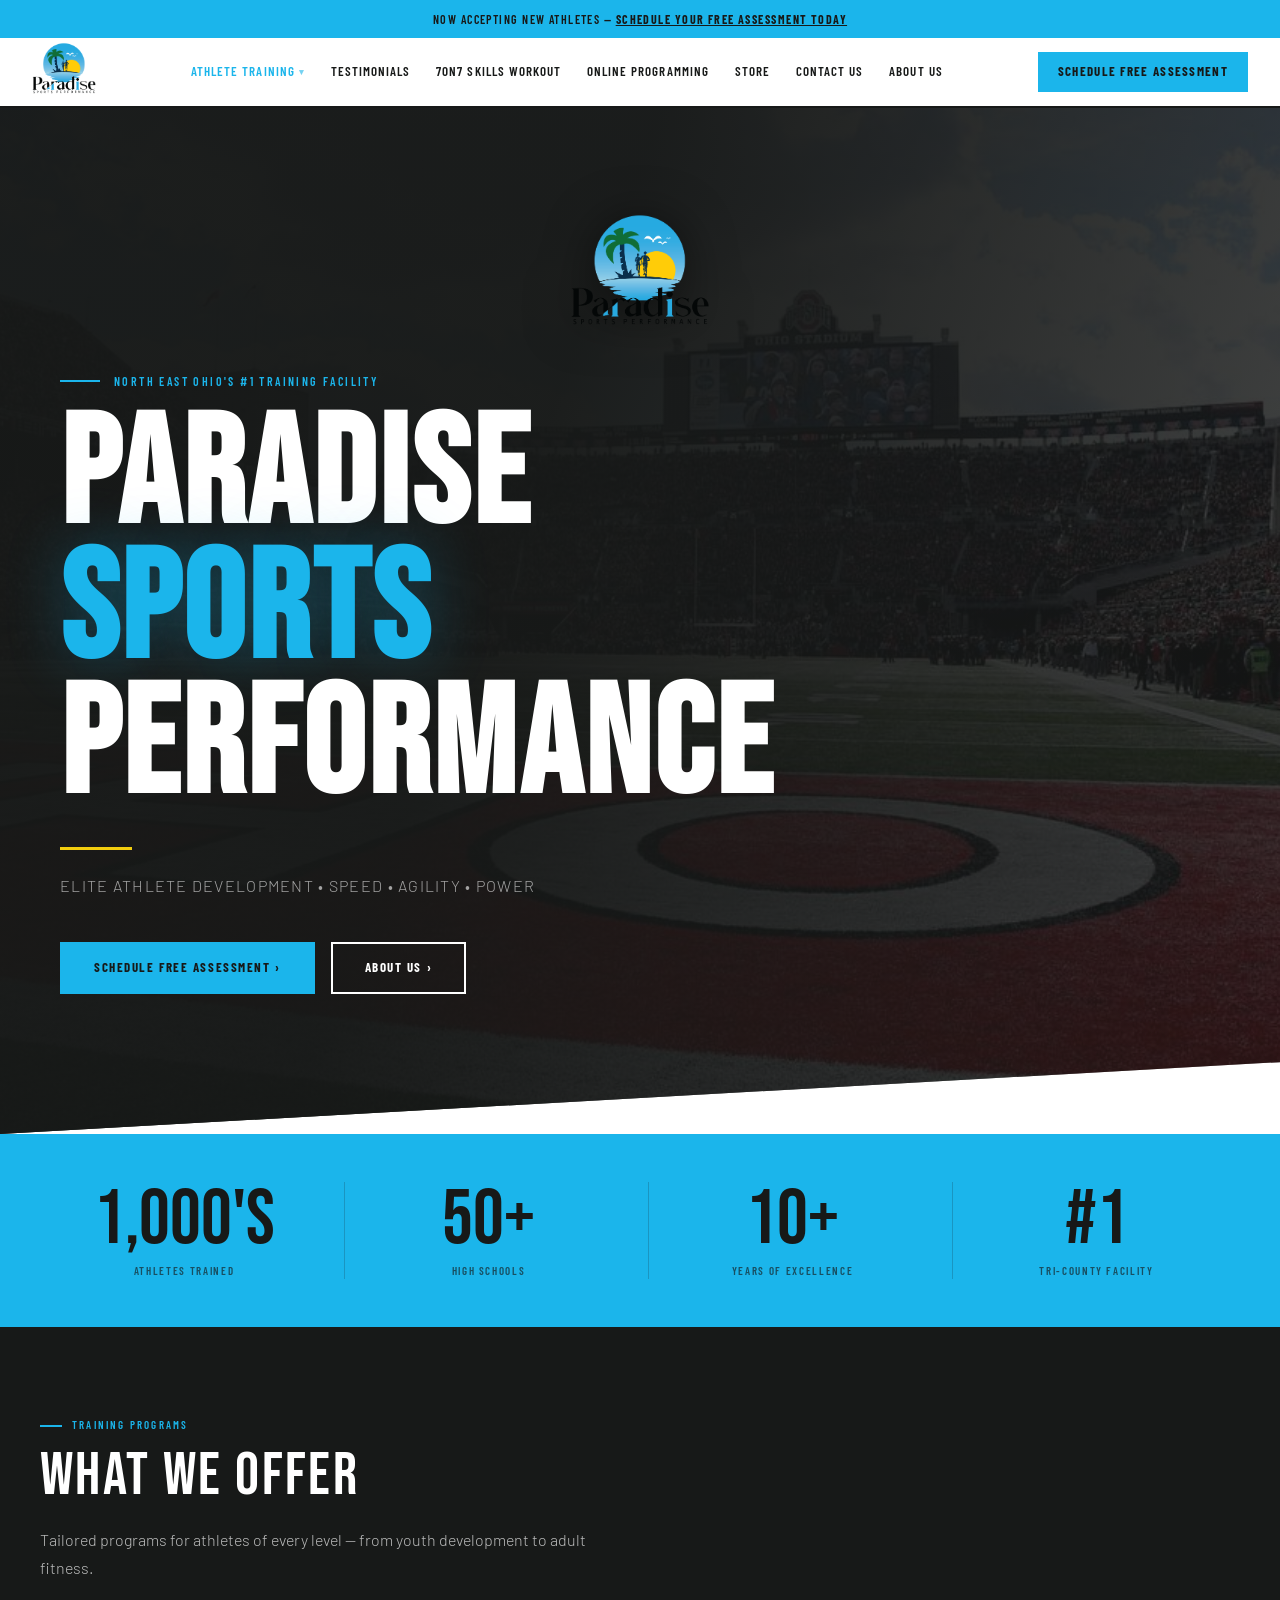
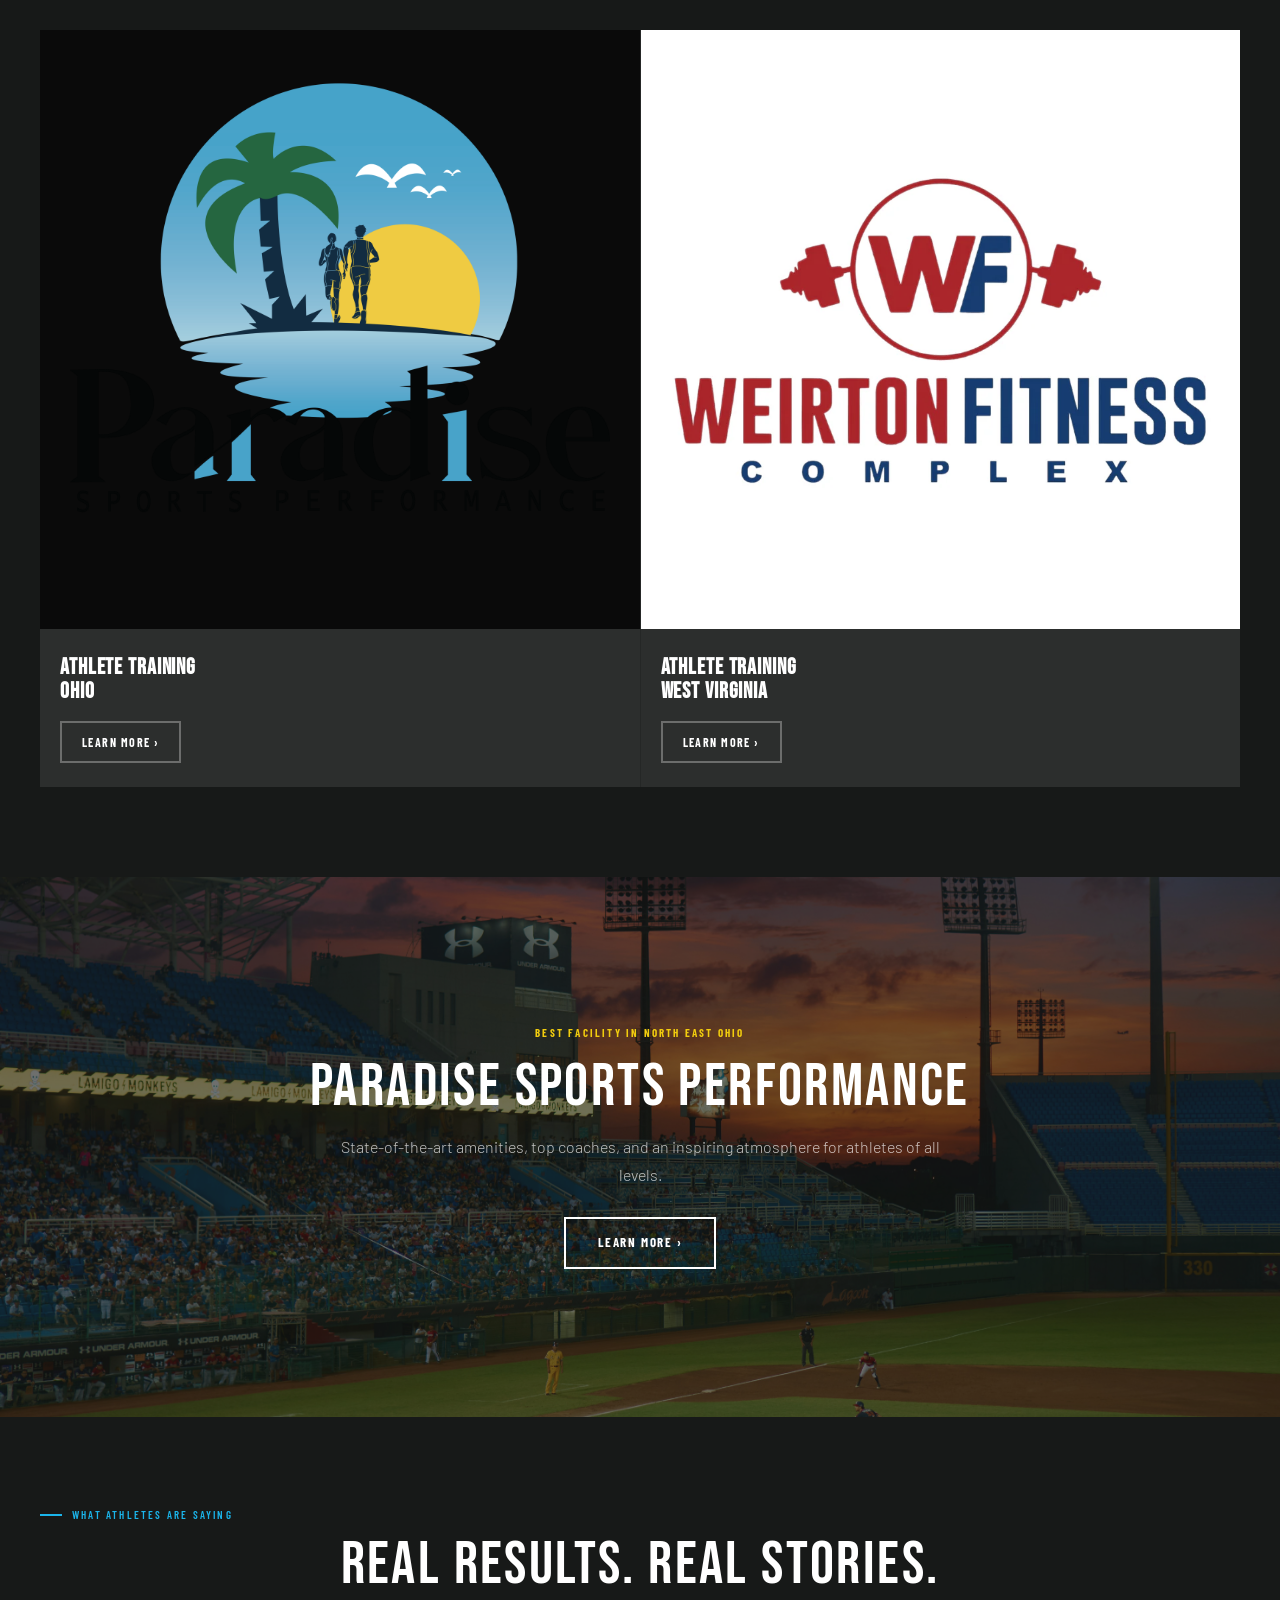
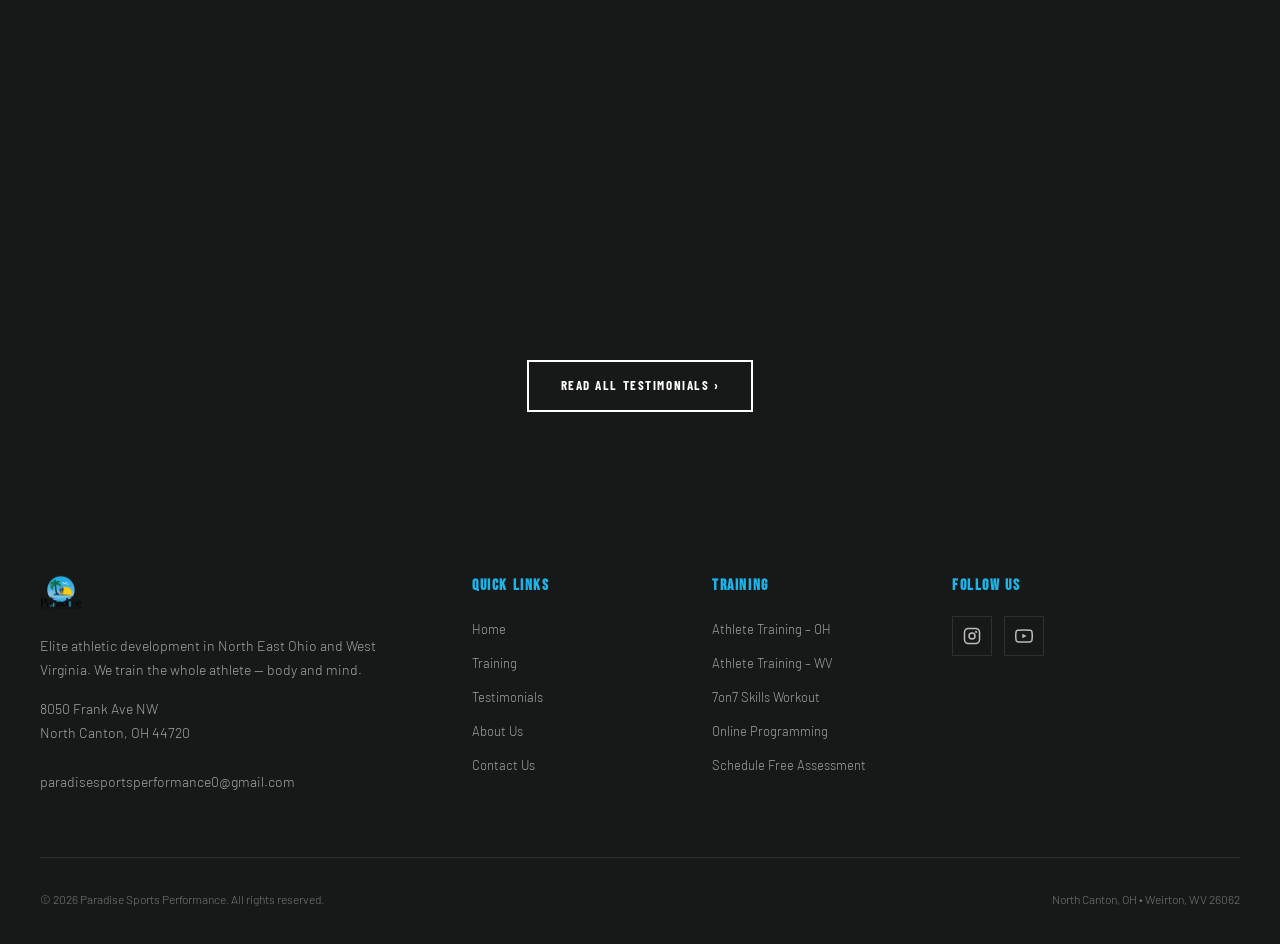
==== index.html @ 5d018665 "Add large hero logo above fold on homepage Co-Authored-By: Claude Sonnet 4.6 <noreply@anthropic.com>" ====
<!DOCTYPE html>
<html lang="en">
<head>
  <meta charset="UTF-8" />
  <meta name="viewport" content="width=device-width, initial-scale=1.0" />
  <title>Paradise Sports Performance | North East Ohio's #1 Training Facility</title>
  <link rel="icon" type="image/png" href="paradise logo 600 5 inch.png" />
  <link rel="preconnect" href="https://fonts.googleapis.com" />
  <link rel="preconnect" href="https://fonts.gstatic.com" crossorigin />
  <link href="https://fonts.googleapis.com/css2?family=Bebas+Neue&family=Barlow:ital,wght@0,300;0,400;0,600;1,400&family=Barlow+Condensed:wght@500;600;700&display=swap" rel="stylesheet" />
  <link rel="stylesheet" href="styles.css" />
  <script async defer src="https://app.visitortracking.com/assets/js/tracer.js"></script>
  <script>function init_tracer(){var t=new Tracer({websiteId:'3e495bb0-f7e0-4593-b745-4ecee57a43af',async:true,debug:false});}</script>
</head>
<body>

  <div class="announcement-bar">
    Now accepting new athletes — <a href="contact.html">Schedule Your Free Assessment Today</a>
  </div>

  <header>
    <div class="header-inner">
      <a class="logo" href="index.html"><img src="paradise logo 600 5 inch.png" alt="Paradise Sports Performance" /></a>
      <nav>
        <div class="nav-item active">
          <a href="training.html">Athlete Training</a>
          <div class="dropdown">
            <a href="training.html#ohio">Ohio</a>
            <a href="training.html#wv">West Virginia</a>
          </div>
        </div>
        <a href="testimonials.html">Testimonials</a>
        <a href="7v7.html">7on7 Skills Workout</a>
        <a href="online-programming.html">Online Programming</a>
        <a href="store.html">Store</a>
        <a href="contact.html">Contact Us</a>
        <a href="about.html">About Us</a>
      </nav>
      <div class="header-actions">
        <a href="contact.html">Schedule Free Assessment</a>
      </div>
      <button class="hamburger" id="hamburgerBtn" aria-label="Open menu">
        <span></span><span></span><span></span>
      </button>
    </div>
  </header>

  <div class="mobile-nav" id="mobileNav">
    <button class="mobile-nav-close" id="mobileNavClose">&times;</button>
    <a href="training.html" class="mobile-link">Athlete Training</a>
    <div class="mobile-nav-sub">
      <a href="training.html#ohio" class="mobile-link">→ Ohio</a>
      <a href="training.html#wv" class="mobile-link">→ West Virginia</a>
    </div>
    <a href="testimonials.html" class="mobile-link">Testimonials</a>
    <a href="7v7.html" class="mobile-link">7on7 Skills Workout</a>
    <a href="online-programming.html" class="mobile-link">Online Programming</a>
    <a href="store.html" class="mobile-link">Store</a>
    <a href="contact.html" class="mobile-link">Contact Us</a>
    <a href="about.html" class="mobile-link">About Us</a>
  </div>

  <!-- HERO -->
  <section class="hero" id="home">
    <img class="hero-bg" src="ohio state football stadium.jpg" alt="Paradise Sports Performance" />
    <div class="hero-content">
      <img src="paradise logo 600 5 inch.png" alt="Paradise Sports Performance" class="hero-logo" />
      <p class="hero-eyebrow">North East Ohio's #1 Training Facility</p>
      <h1 class="hero-title">
        Paradise<span class="accent">Sports</span>Performance
      </h1>
      <div class="hero-rule"></div>
      <p class="hero-subtitle">Elite Athlete Development &bull; Speed &bull; Agility &bull; Power</p>
      <div class="hero-buttons">
        <a class="btn btn-blue" href="contact.html">Schedule Free Assessment &rsaquo;</a>
        <a class="btn" href="about.html">About Us &rsaquo;</a>
      </div>
    </div>
  </section>

  <!-- STATS -->
  <div class="stats-strip">
    <div class="stats-inner">
      <div class="stat-item">
        <span class="stat-number">1,000's</span>
        <span class="stat-label">Athletes Trained</span>
      </div>
      <div class="stat-item">
        <span class="stat-number">50+</span>
        <span class="stat-label">High Schools</span>
      </div>
      <div class="stat-item">
        <span class="stat-number">10+</span>
        <span class="stat-label">Years of Excellence</span>
      </div>
      <div class="stat-item">
        <span class="stat-number">#1</span>
        <span class="stat-label">Tri-County Facility</span>
      </div>
    </div>
  </div>

  <!-- SERVICES OVERVIEW -->
  <section class="section section-dark">
    <div class="section-inner">
      <p class="section-label">Training Programs</p>
      <h2 class="section-heading">What We Offer</h2>
      <p class="section-sub">Tailored programs for athletes of every level — from youth development to adult fitness.</p>
      <div class="services-grid">
        <a class="service-card fade-up" href="training.html#ohio">
          <div class="service-card-img-wrap">
            <img class="service-card-img" src="paradise logo 600 5 inch.png" alt="Athlete Training Ohio" style="object-fit:contain;background:#0a0a0a;padding:24px;" />
          </div>
          <div class="service-card-body">
            <h3 class="service-card-title">Athlete Training<br>Ohio</h3>
            <span class="btn">Learn More &rsaquo;</span>
          </div>
        </a>
        <a class="service-card fade-up" href="training.html#wv" style="transition-delay:0.1s">
          <div class="service-card-img-wrap">
            <img class="service-card-img" src="WFC_logo_960x960_crop_center.webp" alt="Athlete Training West Virginia" />
          </div>
          <div class="service-card-body">
            <h3 class="service-card-title">Athlete Training<br>West Virginia</h3>
            <span class="btn">Learn More &rsaquo;</span>
          </div>
        </a>
      </div>
    </div>
  </section>

  <!-- FACILITY -->
  <div class="facility-hero">
    <img class="facility-bg" src="baseball field.jpeg" alt="Paradise Sports Performance Facility" />
    <div class="facility-overlay">
      <p class="facility-tagline">Best Facility in North East Ohio</p>
      <h2 class="section-heading">Paradise Sports Performance</h2>
      <p class="facility-desc">State-of-the-art amenities, top coaches, and an inspiring atmosphere for athletes of all levels.</p>
      <a class="btn" href="about.html" style="margin-top:28px;">Learn More &rsaquo;</a>
    </div>
  </div>

  <!-- TESTIMONIAL TEASER -->
  <section class="section section-dark">
    <div class="section-inner">
      <p class="section-label text-center">What Athletes Are Saying</p>
      <h2 class="section-heading text-center" style="margin-bottom:48px;">Real Results. Real Stories.</h2>
      <div class="reviews-grid">
        <div class="review-card fade-up">
          <div class="stars">&#9733;&#9733;&#9733;&#9733;&#9733;</div>
          <p class="review-text">"When identifying a single phrase to describe my experience with Coach Sadler, I would have to say 'life changing.' He doesn't just train your body — he trains your mindset."</p>
          <p class="review-author">Brandon McKinley &mdash; OG Athletics</p>
        </div>
        <div class="review-card fade-up" style="transition-delay:0.15s">
          <div class="stars">&#9733;&#9733;&#9733;&#9733;&#9733;</div>
          <p class="review-text">"Best facility in NEOH!!! He's the best trainer out here!! Not only will you get the physical aspect, but the mental conditioning as well!!"</p>
          <p class="review-author">Jasmynn Slim Mitchell &mdash; Athlete</p>
        </div>
        <div class="review-card fade-up" style="transition-delay:0.3s">
          <p class="review-text">"I can tell you're the right guy. I already know I'm gonna improve so much just from working with you, and it hasn't even been a month yet."</p>
          <p class="review-author">— Paradise Athlete</p>
        </div>
      </div>
      <div class="text-center" style="margin-top:48px;">
        <a class="btn" href="testimonials.html">Read All Testimonials &rsaquo;</a>
      </div>
    </div>
  </section>

  <footer>
    <div class="footer-inner">
      <div class="footer-grid">
        <div class="footer-brand">
          <div class="logo"><img src="paradise logo 600 5 inch.png" alt="Paradise Sports Performance" style="height:42px;" /></div>
          <p>Elite athletic development in North East Ohio and West Virginia. We train the whole athlete — body and mind.</p>
          <p class="footer-address">
            8050 Frank Ave NW<br>
            North Canton, OH 44720<br><br>
            <a href="mailto:paradisesportsperformance0@gmail.com">paradisesportsperformance0@gmail.com</a>
          </p>
        </div>
        <div class="footer-col">
          <h4>Quick Links</h4>
          <ul>
            <li><a href="index.html">Home</a></li>
            <li><a href="training.html">Training</a></li>
            <li><a href="testimonials.html">Testimonials</a></li>
            <li><a href="about.html">About Us</a></li>
            <li><a href="contact.html">Contact Us</a></li>
          </ul>
        </div>
        <div class="footer-col">
          <h4>Training</h4>
          <ul>
            <li><a href="training.html#ohio">Athlete Training – OH</a></li>
            <li><a href="training.html#wv">Athlete Training – WV</a></li>
            <li><a href="7v7.html">7on7 Skills Workout</a></li>
            <li><a href="online-programming.html">Online Programming</a></li>
            <li><a href="contact.html">Schedule Free Assessment</a></li>
          </ul>
        </div>
        <div class="footer-col">
          <h4>Follow Us</h4>
          <div class="social-links">
            <a href="https://www.instagram.com/paradisesportsperformance/" target="_blank" rel="noopener" title="Instagram">
              <svg width="18" height="18" viewBox="0 0 24 24" fill="none" stroke="currentColor" stroke-width="2" stroke-linecap="round" stroke-linejoin="round"><rect x="2" y="2" width="20" height="20" rx="5"/><circle cx="12" cy="12" r="4"/><circle cx="17.5" cy="6.5" r="0.5" fill="currentColor"/></svg>
            </a>
            <a href="https://www.youtube.com/@paradisesportsperformance" target="_blank" rel="noopener" title="YouTube">
              <svg width="18" height="18" viewBox="0 0 24 24" fill="none" stroke="currentColor" stroke-width="2" stroke-linecap="round" stroke-linejoin="round"><path d="M22.54 6.42A2.78 2.78 0 0 0 20.6 4.46C18.88 4 12 4 12 4s-6.88 0-8.6.46A2.78 2.78 0 0 0 1.46 6.42 29 29 0 0 0 1 12a29 29 0 0 0 .46 5.58A2.78 2.78 0 0 0 3.4 19.54C5.12 20 12 20 12 20s6.88 0 8.6-.46a2.78 2.78 0 0 0 1.94-1.96A29 29 0 0 0 23 12a29 29 0 0 0-.46-5.58z"/><polygon points="9.75 15.02 15.5 12 9.75 8.98 9.75 15.02" stroke="none" fill="currentColor"/></svg>
            </a>
          </div>
        </div>
      </div>
      <div class="footer-bottom">
        <p>&copy; 2026 Paradise Sports Performance. All rights reserved.</p>
        <p>North Canton, OH &bull; Weirton, WV 26062</p>
      </div>
    </div>
  </footer>

  <script>
    const hamburgerBtn = document.getElementById('hamburgerBtn');
    const mobileNav = document.getElementById('mobileNav');
    const mobileNavClose = document.getElementById('mobileNavClose');
    hamburgerBtn.addEventListener('click', () => mobileNav.classList.add('open'));
    mobileNavClose.addEventListener('click', () => mobileNav.classList.remove('open'));
    document.querySelectorAll('.mobile-link').forEach(link => {
      link.addEventListener('click', () => mobileNav.classList.remove('open'));
    });
    const observer = new IntersectionObserver(entries => {
      entries.forEach(e => { if (e.isIntersecting) e.target.classList.add('visible'); });
    }, { threshold: 0.1 });
    document.querySelectorAll('.fade-up').forEach(el => observer.observe(el));
  </script>
</body>
</html>
---- styles.css ----
*, *::before, *::after { box-sizing: border-box; margin: 0; padding: 0; }

:root {
  --black: rgb(23, 25, 24);
  --white: #ffffff;
  --deepskyblue: rgb(27, 181, 235);
  --gold: rgb(242, 205, 14);
  --skyblue: rgb(119, 202, 230);
  --silver: rgb(192, 188, 185);
  --darkgray: rgb(151, 157, 163);
  --peru: rgb(188, 135, 74);
  --brown: rgb(178, 62, 39);
}

html { scroll-behavior: smooth; }

body {
  font-family: 'Barlow', sans-serif;
  font-weight: 400;
  color: var(--black);
  background: var(--white);
  line-height: 1.5;
  font-size: 16px;
}

img { display: block; max-width: 100%; height: auto; }
a { color: inherit; text-decoration: none; }
button { cursor: pointer; font-family: inherit; }

/* ─── ANNOUNCEMENT BAR ─── */
.announcement-bar {
  background: var(--deepskyblue);
  color: var(--black);
  text-align: center;
  padding: 10px 20px;
  font-family: 'Barlow Condensed', sans-serif;
  font-size: 12px;
  font-weight: 600;
  letter-spacing: 0.12em;
  text-transform: uppercase;
}
.announcement-bar a { color: var(--black); font-weight: 700; text-decoration: underline; }

/* ─── HEADER ─── */
header {
  position: sticky;
  top: 0;
  z-index: 1000;
  background: var(--white);
  border-bottom: 2px solid var(--black);
}
.header-inner {
  max-width: 1400px;
  margin: 0 auto;
  padding: 0 32px;
  height: 68px;
  display: flex;
  align-items: center;
  justify-content: space-between;
  gap: 20px;
}
.logo {
  display: flex;
  align-items: center;
  flex-shrink: 0;
}
.logo img { height: 64px; width: auto; display: block; }

nav { display: flex; align-items: center; gap: 2px; flex-wrap: wrap; justify-content: center; }
nav a {
  font-family: 'Barlow Condensed', sans-serif;
  font-size: 13px;
  font-weight: 600;
  text-transform: uppercase;
  letter-spacing: 0.08em;
  padding: 8px 12px;
  white-space: nowrap;
  transition: color 0.2s;
}
nav a:hover { color: var(--deepskyblue); }

/* underline only for direct nav <a> children (not dropdown trigger) */
nav > a { position: relative; }
nav > a::after {
  content: '';
  position: absolute;
  bottom: 2px;
  left: 12px;
  right: 12px;
  height: 2px;
  background: var(--deepskyblue);
  transform: scaleX(0);
  transition: transform 0.2s;
}
nav > a:hover::after,
nav > a[aria-current="page"]::after { transform: scaleX(1); }
nav > a[aria-current="page"] { color: var(--deepskyblue); }

/* ─── NAV DROPDOWN ─── */
.nav-item { position: relative; }
.nav-item > a { display: flex; align-items: center; gap: 4px; }
.nav-item > a::after {
  content: '▾';
  font-size: 9px;
  opacity: 0.6;
}
.nav-item.active > a { color: var(--deepskyblue); }
.dropdown {
  display: none;
  position: absolute;
  top: calc(100% + 2px);
  left: 0;
  background: var(--black);
  border-top: 3px solid var(--deepskyblue);
  box-shadow: 0 8px 24px rgba(0,0,0,0.2);
  min-width: 200px;
  z-index: 500;
  flex-direction: column;
}
.nav-item:hover .dropdown { display: flex; }
.dropdown a {
  padding: 12px 18px;
  font-family: 'Barlow Condensed', sans-serif;
  font-size: 13px;
  font-weight: 600;
  text-transform: uppercase;
  letter-spacing: 0.08em;
  border-bottom: 1px solid rgba(255,255,255,0.08);
  white-space: nowrap;
  color: var(--white);
  transition: background 0.2s, color 0.2s;
}
.dropdown a:last-child { border-bottom: none; }
.dropdown a:hover { background: rgba(27,181,235,0.15); color: var(--deepskyblue); }

.header-actions { display: flex; gap: 8px; flex-shrink: 0; }
.header-actions a {
  font-family: 'Barlow Condensed', sans-serif;
  font-size: 13px;
  font-weight: 700;
  text-transform: uppercase;
  letter-spacing: 0.1em;
  padding: 10px 20px;
  background: var(--deepskyblue);
  color: var(--black);
  transition: background 0.2s, color 0.2s;
}
.header-actions a:hover { background: var(--black); color: var(--deepskyblue); }

.hamburger { display: none; flex-direction: column; gap: 5px; background: none; border: none; padding: 8px; }
.hamburger span { display: block; width: 24px; height: 2px; background: var(--black); transition: all 0.3s; }

/* ─── MOBILE NAV ─── */
.mobile-nav {
  display: none;
  position: fixed;
  inset: 0;
  background: var(--black);
  z-index: 2000;
  padding: 80px 32px 40px;
  flex-direction: column;
  gap: 0;
  overflow-y: auto;
}
.mobile-nav.open { display: flex; }
.mobile-nav a {
  font-family: 'Bebas Neue', sans-serif;
  font-size: 32px;
  letter-spacing: 0.04em;
  padding: 12px 0;
  border-bottom: 1px solid rgba(255,255,255,0.08);
  color: var(--white);
  transition: color 0.2s;
}
.mobile-nav a:hover { color: var(--deepskyblue); }
.mobile-nav-sub {
  padding: 6px 0 6px 20px;
  display: flex;
  flex-direction: column;
  border-bottom: 1px solid rgba(255,255,255,0.08);
}
.mobile-nav-sub a {
  font-family: 'Barlow Condensed', sans-serif;
  font-size: 15px;
  font-weight: 600;
  letter-spacing: 0.1em;
  padding: 9px 0;
  border-bottom: none;
  color: var(--deepskyblue);
}
.mobile-nav-close {
  position: absolute;
  top: 20px;
  right: 32px;
  background: none;
  border: none;
  font-size: 36px;
  line-height: 1;
  cursor: pointer;
  color: var(--white);
}

/* ─── HERO (HOME) ─── */
.hero {
  position: relative;
  min-height: 95vh;
  background: var(--black);
  display: flex;
  align-items: center;
  overflow: hidden;
  clip-path: polygon(0 0, 100% 0, 100% 93%, 0 100%);
}
.hero-bg {
  position: absolute;
  inset: 0;
  object-fit: cover;
  width: 100%;
  height: 100%;
  opacity: 0.25;
}
.hero::after {
  content: '';
  position: absolute;
  inset: 0;
  background: linear-gradient(110deg, rgba(23,25,24,0.92) 40%, rgba(23,25,24,0.15) 100%);
}
.hero-content {
  position: relative;
  z-index: 2;
  padding: 100px 60px 140px;
  max-width: 1400px;
  margin: 0 auto;
  width: 100%;
}
.hero-logo {
  height: 140px;
  width: auto;
  display: block;
  margin: 0 auto 24px;
  filter: drop-shadow(0 4px 24px rgba(0,0,0,0.5));
  animation: heroFadeUp 0.6s 0s both;
}
.hero-eyebrow {
  font-family: 'Barlow Condensed', sans-serif;
  font-size: 12px;
  font-weight: 600;
  letter-spacing: 0.2em;
  text-transform: uppercase;
  color: var(--deepskyblue);
  margin-bottom: 20px;
  display: flex;
  align-items: center;
  gap: 14px;
  animation: heroFadeUp 0.7s 0.1s both;
}
.hero-eyebrow::before {
  content: '';
  display: block;
  width: 40px;
  height: 2px;
  background: var(--deepskyblue);
  flex-shrink: 0;
}
.hero-title {
  font-family: 'Bebas Neue', sans-serif;
  font-size: clamp(72px, 12vw, 160px);
  line-height: 0.88;
  letter-spacing: 0.02em;
  color: var(--white);
  margin-bottom: 32px;
  animation: heroFadeUp 0.7s 0.25s both;
}
.hero-title .accent {
  color: var(--deepskyblue);
  display: block;
  text-shadow: 0 0 60px rgba(27,181,235,0.3);
}
.hero-rule {
  width: 72px;
  height: 3px;
  background: var(--gold);
  margin-bottom: 24px;
  animation: heroFadeUp 0.7s 0.38s both;
}
.hero-subtitle {
  font-size: clamp(13px, 1.4vw, 16px);
  font-weight: 300;
  color: rgba(255,255,255,0.6);
  margin-bottom: 44px;
  letter-spacing: 0.08em;
  text-transform: uppercase;
  animation: heroFadeUp 0.7s 0.48s both;
}
.hero-buttons {
  display: flex;
  gap: 16px;
  flex-wrap: wrap;
  animation: heroFadeUp 0.7s 0.6s both;
}
@keyframes heroFadeUp {
  from { opacity: 0; transform: translateY(28px); }
  to   { opacity: 1; transform: translateY(0); }
}

/* ─── PAGE HERO (INNER PAGES) ─── */
.page-hero {
  position: relative;
  padding: 80px 32px 64px;
  background: var(--black);
  overflow: hidden;
}
.page-hero-bg {
  position: absolute;
  inset: 0;
  object-fit: cover;
  width: 100%;
  height: 100%;
  opacity: 0.18;
}
.page-hero::after {
  content: '';
  position: absolute;
  inset: 0;
  background: linear-gradient(110deg, rgba(23,25,24,0.95) 45%, rgba(23,25,24,0.5) 100%);
}
.page-hero-content {
  position: relative;
  z-index: 1;
  max-width: 1200px;
  margin: 0 auto;
  color: var(--white);
}
.page-hero-label {
  font-family: 'Barlow Condensed', sans-serif;
  font-size: 11px;
  font-weight: 600;
  letter-spacing: 0.2em;
  text-transform: uppercase;
  color: var(--deepskyblue);
  margin-bottom: 12px;
  display: flex;
  align-items: center;
  gap: 12px;
}
.page-hero-label::before {
  content: '';
  display: block;
  width: 28px;
  height: 2px;
  background: var(--deepskyblue);
  flex-shrink: 0;
}
.page-hero-title {
  font-family: 'Bebas Neue', sans-serif;
  font-size: clamp(52px, 8vw, 96px);
  line-height: 0.95;
  letter-spacing: 0.03em;
}

/* ─── BUTTONS ─── */
.btn {
  display: inline-block;
  padding: 14px 32px;
  font-family: 'Barlow Condensed', sans-serif;
  font-size: 13px;
  font-weight: 700;
  text-transform: uppercase;
  letter-spacing: 0.12em;
  border: 2px solid var(--white);
  color: var(--white);
  background: transparent;
  transition: background 0.2s, color 0.2s, border-color 0.2s;
  cursor: pointer;
}
.btn:hover { background: var(--white); color: var(--black); }
.btn-solid { background: var(--white); color: var(--black); border-color: var(--white); }
.btn-solid:hover { background: transparent; color: var(--white); }
.btn-dark { background: var(--black); color: var(--white); border-color: var(--black); }
.btn-dark:hover { background: transparent; color: var(--black); border-color: var(--black); }
.btn-gold { background: var(--gold); color: var(--black); border-color: var(--gold); }
.btn-gold:hover { background: transparent; color: var(--gold); }
.btn-blue { background: var(--deepskyblue); color: var(--black); border-color: var(--deepskyblue); }
.btn-blue:hover { background: transparent; color: var(--deepskyblue); }

/* ─── STATS STRIP ─── */
.stats-strip {
  background: var(--deepskyblue);
  padding: 48px 24px;
}
.stats-inner {
  max-width: 1200px;
  margin: 0 auto;
  display: grid;
  grid-template-columns: repeat(4, 1fr);
  gap: 16px;
  align-items: center;
}
.stat-item {
  display: flex;
  flex-direction: column;
  align-items: center;
  gap: 4px;
  text-align: center;
}
.stat-item + .stat-item { border-left: 1px solid rgba(23,25,24,0.2); }
.stat-number {
  font-family: 'Bebas Neue', sans-serif;
  font-size: clamp(48px, 6vw, 80px);
  line-height: 1;
  color: var(--black);
}
.stat-label {
  font-family: 'Barlow Condensed', sans-serif;
  font-size: 11px;
  font-weight: 600;
  letter-spacing: 0.15em;
  text-transform: uppercase;
  color: rgba(23,25,24,0.65);
}

/* ─── SECTION WRAPPERS ─── */
.section { padding: 90px 24px; }
.section-inner { max-width: 1200px; margin: 0 auto; }
.section-dark { background: var(--black); color: var(--white); }
.section-gray { background: rgba(192,188,185,0.12); }

.section-label {
  font-family: 'Barlow Condensed', sans-serif;
  font-size: 11px;
  font-weight: 600;
  text-transform: uppercase;
  letter-spacing: 0.2em;
  color: var(--deepskyblue);
  margin-bottom: 12px;
  display: flex;
  align-items: center;
  gap: 10px;
}
.section-label::before {
  content: '';
  display: block;
  width: 22px;
  height: 2px;
  background: var(--deepskyblue);
  flex-shrink: 0;
}
.text-center .section-label { justify-content: center; }
.text-center .section-label::before { display: none; }

.section-heading {
  font-family: 'Bebas Neue', sans-serif;
  font-size: clamp(36px, 5vw, 60px);
  font-weight: 400;
  letter-spacing: 0.04em;
  line-height: 1;
  margin-bottom: 20px;
}
.section-dark .section-heading { color: var(--white); }
.section-sub {
  font-size: 16px;
  opacity: 0.7;
  max-width: 560px;
  margin-bottom: 48px;
  font-weight: 300;
  line-height: 1.75;
}

/* ─── SERVICE CARDS ─── */
.services-grid {
  display: grid;
  grid-template-columns: repeat(2, 1fr);
  gap: 1px;
  background: rgba(255,255,255,0.06);
}
.service-card {
  background: rgba(255,255,255,0.03);
  overflow: hidden;
  display: flex;
  flex-direction: column;
  transition: background 0.3s;
}
.service-card:hover { background: rgba(255,255,255,0.07); }
.service-card-img {
  aspect-ratio: 1;
  object-fit: cover;
  width: 100%;
  filter: grayscale(30%);
  transition: transform 0.5s, filter 0.4s;
}
.service-card:hover .service-card-img { transform: scale(1.06); filter: grayscale(0%); }
.service-card-img-wrap { overflow: hidden; }
.service-card-body {
  padding: 24px 20px;
  display: flex;
  flex-direction: column;
  flex: 1;
  gap: 16px;
  border-top: 3px solid transparent;
  transition: border-color 0.3s;
}
.service-card:hover .service-card-body { border-top-color: var(--deepskyblue); }
.service-card-title {
  font-family: 'Bebas Neue', sans-serif;
  font-size: 22px;
  letter-spacing: 0.04em;
  color: var(--white);
  line-height: 1.1;
}
.service-card-body .btn {
  align-self: flex-start;
  font-size: 12px;
  padding: 10px 20px;
  border-color: rgba(255,255,255,0.3);
}
.service-card-body .btn:hover {
  background: var(--deepskyblue);
  border-color: var(--deepskyblue);
  color: var(--black);
}

/* ─── TRAINING DETAIL ─── */
.training-block {
  display: grid;
  grid-template-columns: 1fr 1fr;
  gap: 64px;
  align-items: center;
  padding: 72px 0;
  border-bottom: 1px solid rgba(255,255,255,0.07);
}
.training-block:last-of-type { border-bottom: none; }
.training-block.reverse { direction: rtl; }
.training-block.reverse > * { direction: ltr; }
.training-img {
  width: 100%;
  aspect-ratio: 4/3;
  object-fit: cover;
}
.training-info { display: flex; flex-direction: column; gap: 20px; }
.training-info p { font-size: 16px; line-height: 1.8; opacity: 0.75; font-weight: 300; }
.instagram-grid {
  display: grid;
  grid-template-columns: 1fr 1fr;
  gap: 24px;
}

/* ─── 7V7 / PRODUCT ─── */
.product-section { display: grid; grid-template-columns: 1fr 1fr; gap: 80px; align-items: center; }
.product-images { display: grid; grid-template-columns: 1fr 1fr 1fr; gap: 8px; }
.product-img { aspect-ratio: 1; object-fit: cover; width: 100%; }
.product-img.featured { grid-column: span 3; aspect-ratio: 16/9; }
.product-info { display: flex; flex-direction: column; gap: 20px; }
.product-tag {
  font-family: 'Barlow Condensed', sans-serif;
  font-size: 11px;
  font-weight: 700;
  text-transform: uppercase;
  letter-spacing: 0.15em;
  color: var(--gold);
}
.product-title {
  font-family: 'Bebas Neue', sans-serif;
  font-size: clamp(32px, 4vw, 52px);
  letter-spacing: 0.04em;
  line-height: 1;
}
.product-note { font-size: 13px; opacity: 0.5; }
.product-actions { display: flex; gap: 12px; flex-wrap: wrap; }

/* ─── STAFF ─── */
.staff-grid {
  display: grid;
  grid-template-columns: repeat(5, 1fr);
  gap: 28px;
}
.staff-card { text-align: center; }
.staff-img-wrap { overflow: hidden; margin-bottom: 16px; }
.staff-img {
  width: 100%;
  aspect-ratio: 1;
  object-fit: cover;
  object-position: top;
  filter: grayscale(40%);
  transition: filter 0.4s, transform 0.4s;
}
.staff-card:hover .staff-img { filter: grayscale(0%); transform: scale(1.04); }
.staff-name {
  font-family: 'Bebas Neue', sans-serif;
  font-size: 18px;
  letter-spacing: 0.06em;
  margin-bottom: 4px;
  line-height: 1.1;
}
.staff-title {
  font-family: 'Barlow Condensed', sans-serif;
  font-size: 11px;
  font-weight: 600;
  text-transform: uppercase;
  letter-spacing: 0.1em;
  color: var(--deepskyblue);
  margin-bottom: 6px;
}
.staff-edu { font-size: 12px; opacity: 0.55; margin-bottom: 12px; line-height: 1.5; }
.staff-card a {
  font-family: 'Barlow Condensed', sans-serif;
  font-size: 11px;
  font-weight: 700;
  text-transform: uppercase;
  letter-spacing: 0.1em;
  color: var(--deepskyblue);
}
.staff-card a:hover { text-decoration: underline; }

/* ─── ABOUT ─── */
.about-content {
  display: grid;
  grid-template-columns: 1fr 2fr;
  gap: 80px;
  align-items: start;
}
.about-eyebrow-col .section-heading {
  font-size: clamp(52px, 8vw, 96px);
  line-height: 0.9;
  margin-bottom: 0;
}
.about-text { display: flex; flex-direction: column; gap: 20px; }
.about-text p { font-size: 16px; line-height: 1.85; opacity: 0.8; font-weight: 300; }

/* ─── TESTIMONIALS ─── */
.reviews-grid { display: grid; grid-template-columns: repeat(3, 1fr); gap: 24px; }
.review-card {
  padding: 36px 32px;
  background: rgba(255,255,255,0.04);
  border: 1px solid rgba(255,255,255,0.07);
  position: relative;
  transition: border-color 0.3s, background 0.3s;
}
.review-card:hover { border-color: rgba(27,181,235,0.35); background: rgba(27,181,235,0.05); }
.review-card::before {
  content: '\201C';
  font-family: Georgia, serif;
  font-size: 100px;
  line-height: 1;
  color: var(--deepskyblue);
  opacity: 0.12;
  position: absolute;
  top: 8px;
  left: 20px;
  pointer-events: none;
}
.stars { color: var(--gold); font-size: 14px; margin-bottom: 14px; letter-spacing: 2px; }
.review-text {
  font-size: 15px;
  line-height: 1.75;
  margin-bottom: 20px;
  font-style: italic;
  font-weight: 300;
  color: rgba(255,255,255,0.8);
}
.review-author {
  font-family: 'Barlow Condensed', sans-serif;
  font-size: 12px;
  font-weight: 700;
  text-transform: uppercase;
  letter-spacing: 0.1em;
  color: var(--gold);
  padding-top: 16px;
  border-top: 1px solid rgba(255,255,255,0.1);
}

/* ─── ONLINE PROGRAMMING ─── */
.online-prog-section {
  background: linear-gradient(135deg, rgb(15,120,175) 0%, var(--deepskyblue) 55%, rgb(85,205,240) 100%);
  padding: 100px 24px;
  text-align: center;
  color: var(--black);
  position: relative;
  overflow: hidden;
}
.online-prog-section::before {
  content: 'ONLINE';
  font-family: 'Bebas Neue', sans-serif;
  font-size: 28vw;
  line-height: 1;
  position: absolute;
  top: 50%;
  left: 50%;
  transform: translate(-50%, -50%);
  color: rgba(23,25,24,0.05);
  white-space: nowrap;
  pointer-events: none;
}
.online-prog-section .section-inner { position: relative; z-index: 1; }
.online-prog-section .section-label { color: rgba(23,25,24,0.55); justify-content: center; }
.online-prog-section .section-label::before { background: rgba(23,25,24,0.4); display: none; }
.online-prog-section .section-heading { color: var(--black); }
.online-prog-section .section-sub { color: rgba(23,25,24,0.65); margin: 0 auto 40px; }

/* ─── STORE COMING SOON ─── */
.store-section {
  min-height: 50vh;
  display: flex;
  align-items: center;
  justify-content: center;
  text-align: center;
  padding: 100px 24px;
}
.store-section .section-heading { font-size: clamp(48px, 8vw, 100px); opacity: 0.15; }

/* ─── FACILITY SHOWCASE ─── */
.facility-hero {
  position: relative;
  height: 540px;
  overflow: hidden;
  background: var(--black);
}
.facility-bg { width: 100%; height: 100%; object-fit: cover; opacity: 0.38; }
.facility-overlay {
  position: absolute;
  inset: 0;
  display: flex;
  align-items: center;
  justify-content: center;
  flex-direction: column;
  text-align: center;
  color: var(--white);
  padding: 24px;
}
.facility-tagline {
  font-family: 'Barlow Condensed', sans-serif;
  font-size: 11px;
  font-weight: 700;
  text-transform: uppercase;
  letter-spacing: 0.2em;
  color: var(--gold);
  margin-bottom: 16px;
}
.facility-overlay .section-heading { color: var(--white); margin-bottom: 16px; }
.facility-desc { font-size: 16px; max-width: 640px; opacity: 0.72; line-height: 1.75; font-weight: 300; }

/* ─── CONTACT SECTION ─── */
.contact-grid {
  display: grid;
  grid-template-columns: 1fr 2fr;
  gap: 80px;
  align-items: start;
}
.contact-info { display: flex; flex-direction: column; gap: 28px; }
.contact-info-block h4 {
  font-family: 'Bebas Neue', sans-serif;
  font-size: 18px;
  letter-spacing: 0.06em;
  color: var(--deepskyblue);
  margin-bottom: 6px;
}
.contact-info-block p,
.contact-info-block a {
  font-size: 14px;
  line-height: 1.8;
  opacity: 0.75;
  font-weight: 300;
}
.contact-info-block a:hover { opacity: 1; color: var(--deepskyblue); }

/* ─── FOOTER ─── */
footer {
  background: var(--black);
  color: var(--white);
  padding: 72px 24px 36px;
}
.footer-inner { max-width: 1200px; margin: 0 auto; }
.footer-grid {
  display: grid;
  grid-template-columns: 2fr 1fr 1fr 1.5fr;
  gap: 48px;
  padding-bottom: 48px;
  border-bottom: 1px solid rgba(255,255,255,0.08);
  margin-bottom: 32px;
}
.footer-brand .logo { margin-bottom: 18px; }
.footer-brand p { font-size: 14px; opacity: 0.6; line-height: 1.75; margin-bottom: 14px; font-weight: 300; }
.footer-address { font-size: 13px; opacity: 0.5; line-height: 1.8; }
.footer-col h4 {
  font-family: 'Bebas Neue', sans-serif;
  font-size: 16px;
  letter-spacing: 0.1em;
  margin-bottom: 18px;
  color: var(--deepskyblue);
}
.footer-col ul { list-style: none; display: flex; flex-direction: column; gap: 10px; }
.footer-col ul li a { font-size: 13px; opacity: 0.6; transition: opacity 0.2s, color 0.2s; font-weight: 300; }
.footer-col ul li a:hover { opacity: 1; color: var(--deepskyblue); }
.newsletter-form { display: flex; flex-direction: column; gap: 10px; }
.newsletter-form input {
  background: rgba(255,255,255,0.05);
  border: 1px solid rgba(255,255,255,0.12);
  color: var(--white);
  padding: 12px 16px;
  font-family: 'Barlow', sans-serif;
  font-size: 14px;
  outline: none;
}
.newsletter-form input::placeholder { opacity: 0.4; }
.newsletter-form input:focus { border-color: var(--deepskyblue); }
.newsletter-form button {
  background: var(--deepskyblue);
  color: var(--black);
  border: none;
  padding: 12px 20px;
  font-family: 'Barlow Condensed', sans-serif;
  font-size: 13px;
  font-weight: 700;
  text-transform: uppercase;
  letter-spacing: 0.1em;
  transition: opacity 0.2s;
  cursor: pointer;
}
.newsletter-form button:hover { opacity: 0.85; }
.social-links { display: flex; gap: 12px; margin-top: 8px; }
.social-links a {
  display: flex;
  align-items: center;
  justify-content: center;
  width: 40px;
  height: 40px;
  border: 1px solid rgba(255,255,255,0.15);
  opacity: 0.7;
  transition: opacity 0.2s, border-color 0.2s, color 0.2s;
}
.social-links a:hover { opacity: 1; border-color: var(--deepskyblue); color: var(--deepskyblue); }
.footer-bottom {
  display: flex;
  align-items: center;
  justify-content: space-between;
  flex-wrap: wrap;
  gap: 12px;
  font-size: 12px;
  opacity: 0.4;
  font-weight: 300;
}

/* ─── SCROLL ANIMATIONS ─── */
.fade-up {
  opacity: 0;
  transform: translateY(24px);
  transition: opacity 0.7s ease, transform 0.7s ease;
}
.fade-up.visible { opacity: 1; transform: translateY(0); }

/* ─── UTILITIES ─── */
.text-center { text-align: center; }
.text-gold { color: var(--gold); }
.text-blue { color: var(--deepskyblue); }
.mt-8 { margin-top: 8px; }
.mt-16 { margin-top: 16px; }
.mb-40 { margin-bottom: 40px; }

/* ─── RESPONSIVE ─── */
@media (max-width: 1100px) {
  .staff-grid { grid-template-columns: repeat(3, 1fr); }
  .services-grid { grid-template-columns: 1fr 1fr; }
  .about-content { grid-template-columns: 1fr; gap: 32px; }
  .stats-inner { grid-template-columns: repeat(2, 1fr); }
  .stat-item + .stat-item { border-left: none; }
  .contact-grid { grid-template-columns: 1fr; gap: 48px; }
}
@media (max-width: 900px) {
  nav { display: none; }
  .hamburger { display: flex; }
  .product-section { grid-template-columns: 1fr; }
  .training-block { grid-template-columns: 1fr; gap: 32px; }
  .training-block.reverse { direction: ltr; }
  .instagram-grid { grid-template-columns: 1fr; }
  .footer-grid { grid-template-columns: 1fr 1fr; }
  .reviews-grid { grid-template-columns: 1fr; }
  .header-actions { display: none; }
  .hero-content { padding: 80px 32px 120px; }
}
@media (max-width: 640px) {
  .services-grid { grid-template-columns: 1fr; }
  .staff-grid { grid-template-columns: repeat(2, 1fr); }
  .footer-grid { grid-template-columns: 1fr; gap: 32px; }
  .product-images { grid-template-columns: 1fr 1fr; }
  .product-img.featured { grid-column: span 2; }
  .stats-inner { grid-template-columns: repeat(2, 1fr); gap: 16px; }
  .hero-content { padding: 60px 24px 100px; }
  .section { padding: 60px 24px; }
}
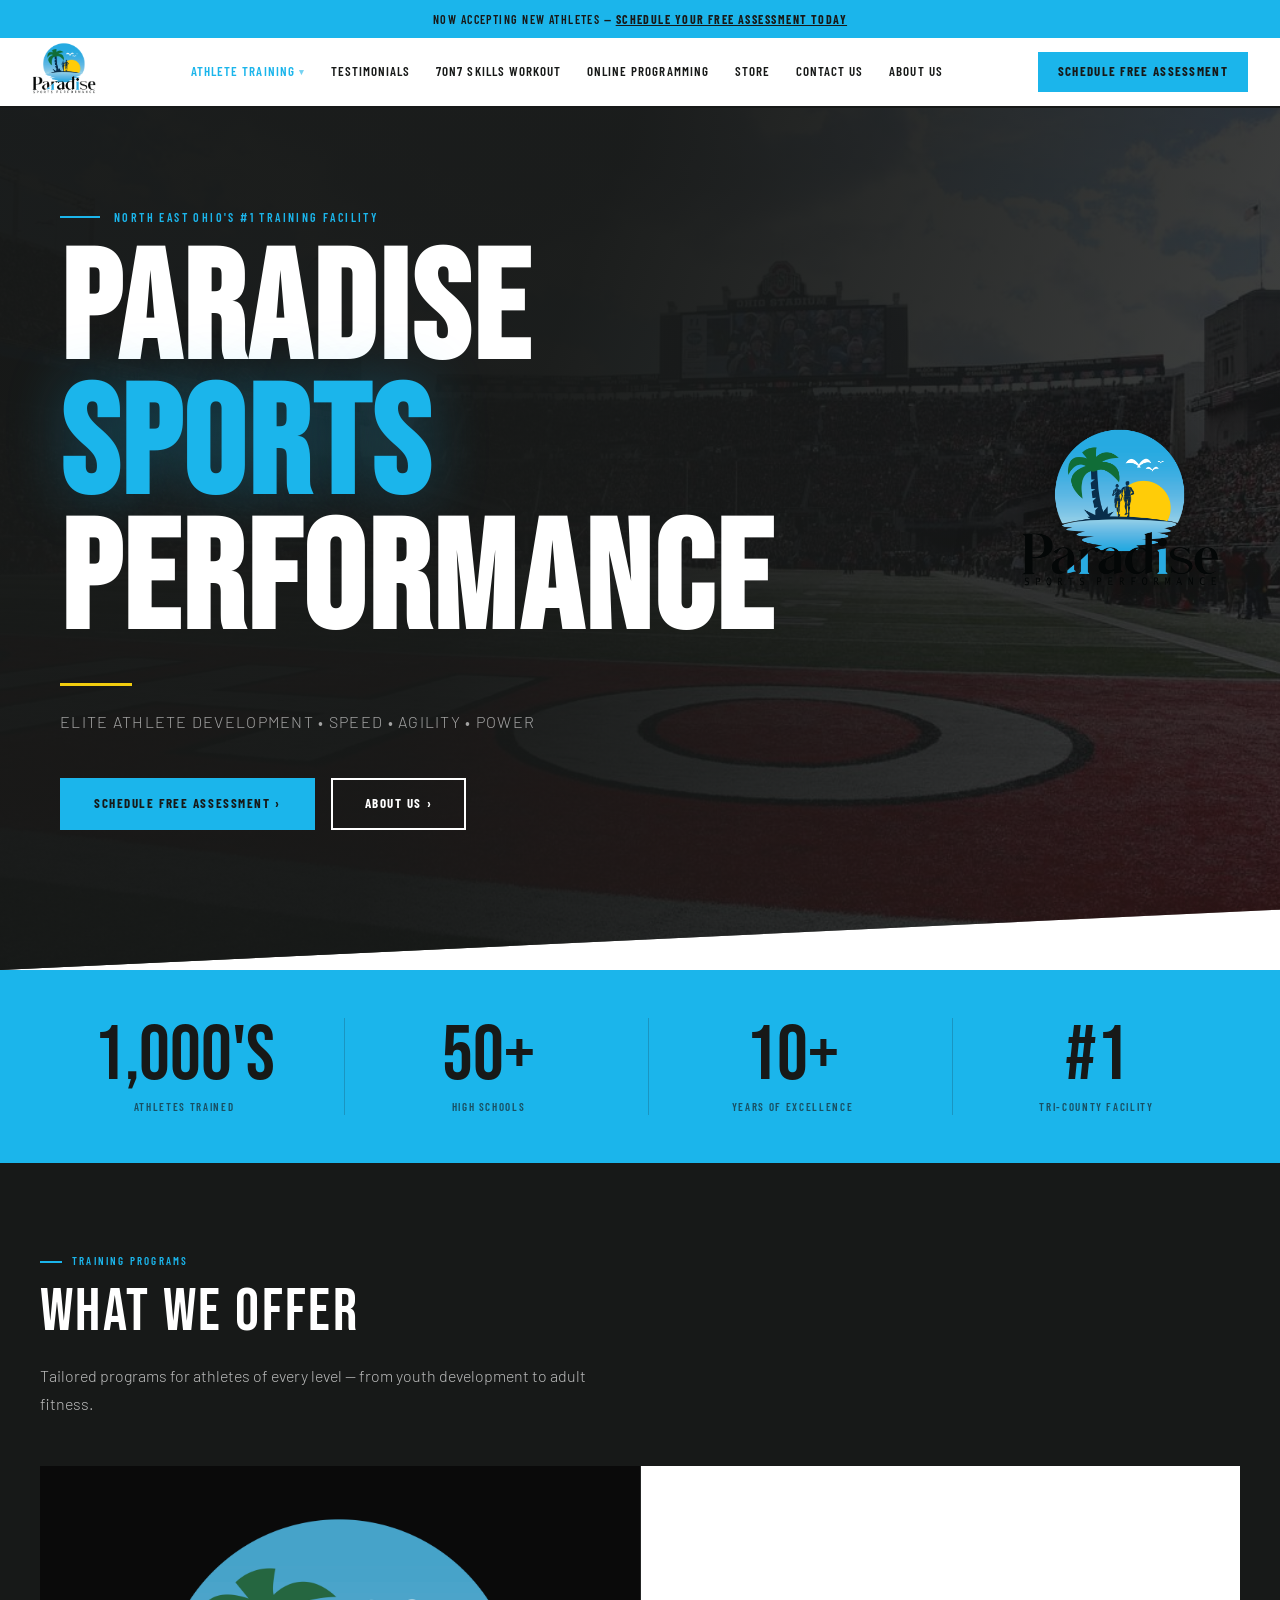
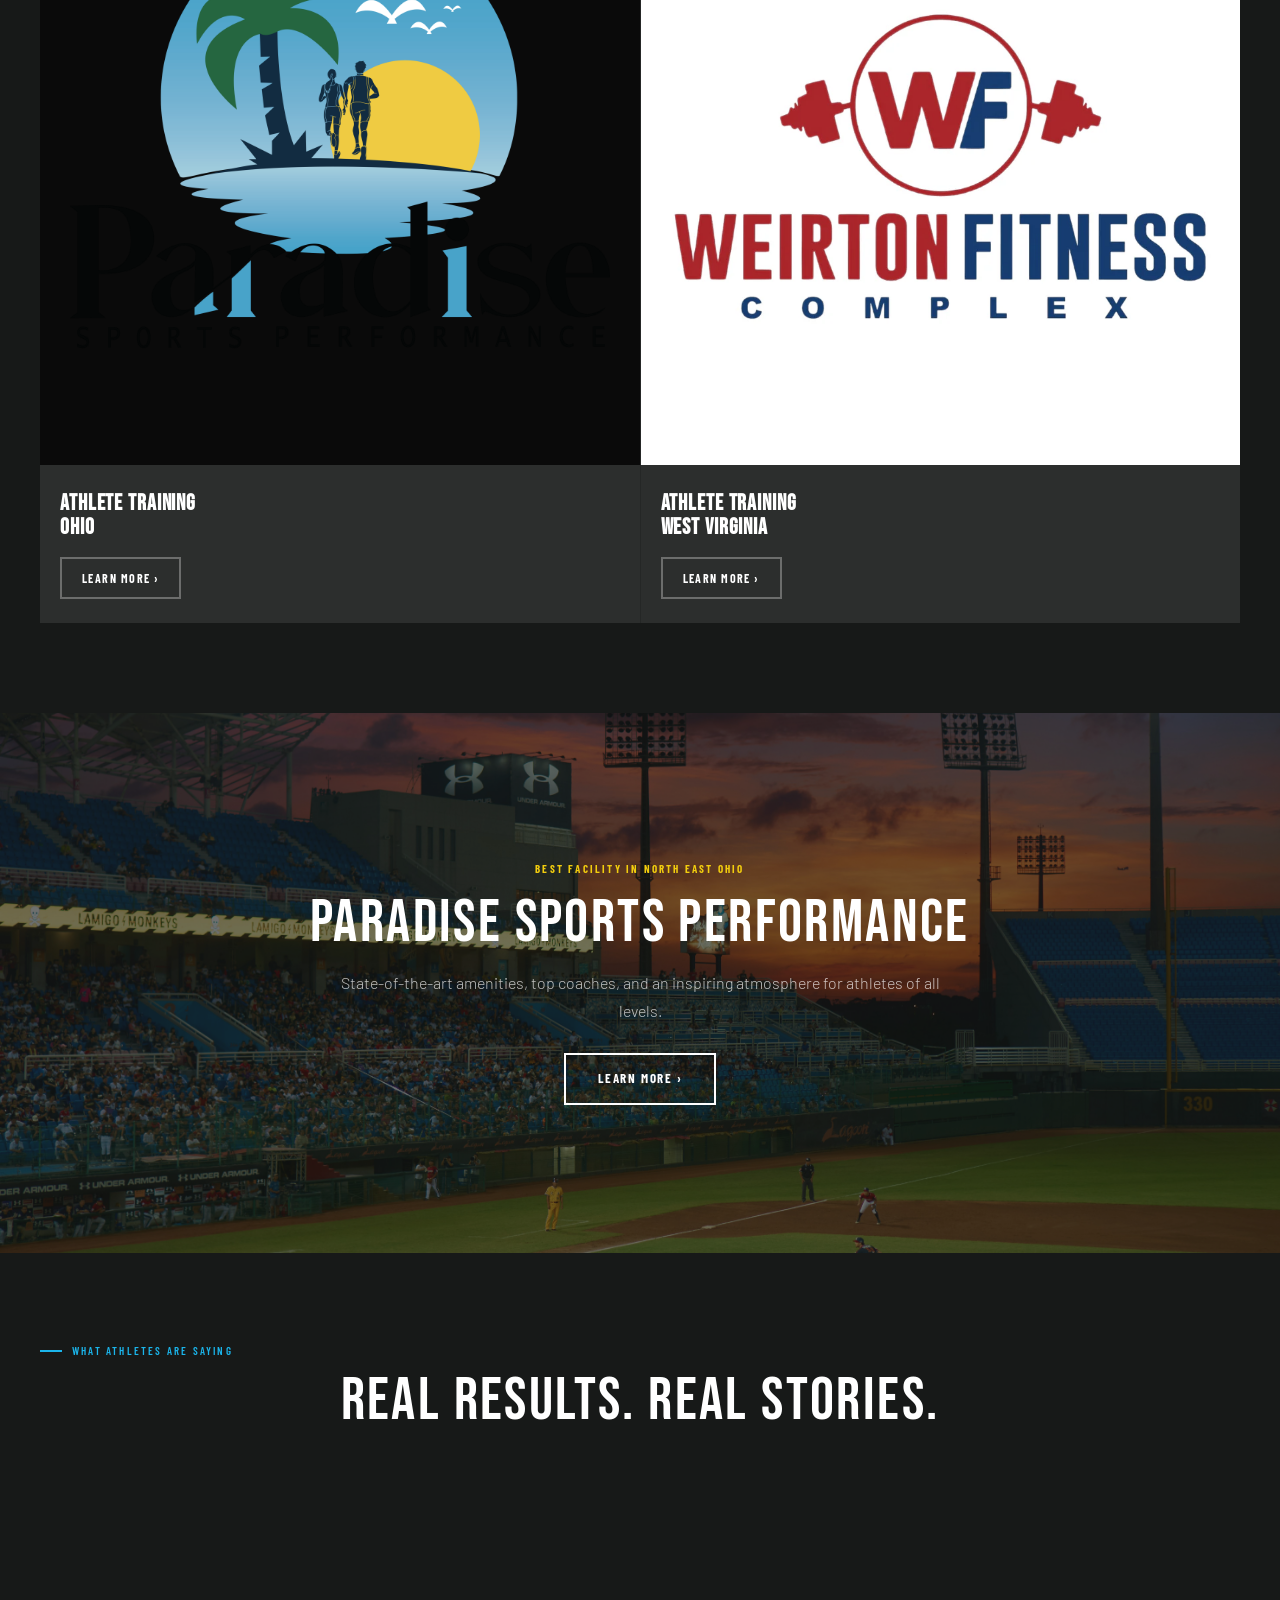
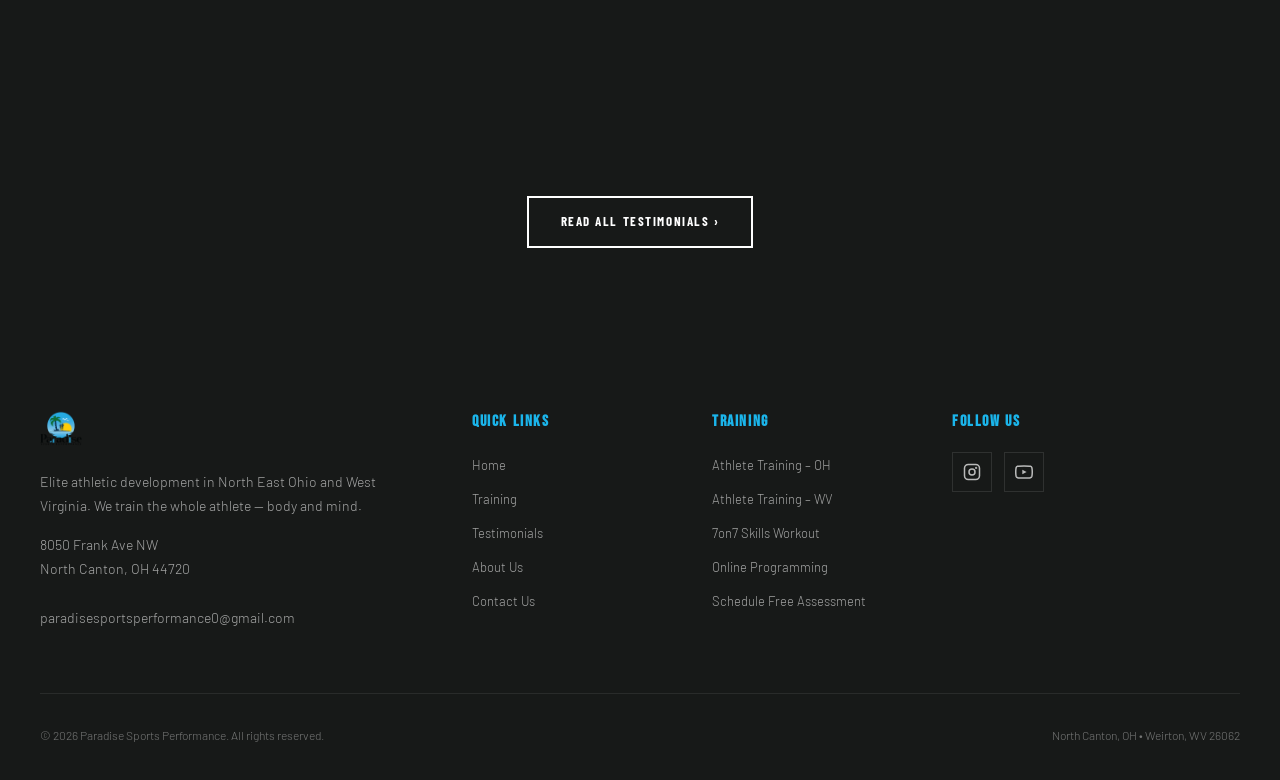
==== commit a524a9bf: "Move hero logo to right side of hero text, smaller size Co-Authored-By: Claude Sonnet 4.6 <noreply@a" ====
--- a/index.html
+++ b/index.html
@@ -64,16 +64,20 @@
   <section class="hero" id="home">
     <img class="hero-bg" src="ohio state football stadium.jpg" alt="Paradise Sports Performance" />
     <div class="hero-content">
-      <img src="paradise logo 600 5 inch.png" alt="Paradise Sports Performance" class="hero-logo" />
-      <p class="hero-eyebrow">North East Ohio's #1 Training Facility</p>
-      <h1 class="hero-title">
-        Paradise<span class="accent">Sports</span>Performance
-      </h1>
-      <div class="hero-rule"></div>
-      <p class="hero-subtitle">Elite Athlete Development &bull; Speed &bull; Agility &bull; Power</p>
-      <div class="hero-buttons">
-        <a class="btn btn-blue" href="contact.html">Schedule Free Assessment &rsaquo;</a>
-        <a class="btn" href="about.html">About Us &rsaquo;</a>
+      <div class="hero-inner">
+        <div class="hero-text">
+          <p class="hero-eyebrow">North East Ohio's #1 Training Facility</p>
+          <h1 class="hero-title">
+            Paradise<span class="accent">Sports</span>Performance
+          </h1>
+          <div class="hero-rule"></div>
+          <p class="hero-subtitle">Elite Athlete Development &bull; Speed &bull; Agility &bull; Power</p>
+          <div class="hero-buttons">
+            <a class="btn btn-blue" href="contact.html">Schedule Free Assessment &rsaquo;</a>
+            <a class="btn" href="about.html">About Us &rsaquo;</a>
+          </div>
+        </div>
+        <img src="paradise logo 600 5 inch.png" alt="Paradise Sports Performance" class="hero-logo" />
       </div>
     </div>
   </section>
--- a/styles.css
+++ b/styles.css
@@ -232,13 +232,18 @@
   margin: 0 auto;
   width: 100%;
 }
+.hero-inner {
+  display: flex;
+  align-items: center;
+  gap: 60px;
+}
+.hero-text { flex: 1; }
 .hero-logo {
-  height: 140px;
+  height: 200px;
   width: auto;
-  display: block;
-  margin: 0 auto 24px;
-  filter: drop-shadow(0 4px 24px rgba(0,0,0,0.5));
-  animation: heroFadeUp 0.6s 0s both;
+  flex-shrink: 0;
+  filter: drop-shadow(0 4px 32px rgba(0,0,0,0.6));
+  animation: heroFadeUp 0.7s 0.3s both;
 }
 .hero-eyebrow {
   font-family: 'Barlow Condensed', sans-serif;
@@ -874,8 +879,11 @@
   .reviews-grid { grid-template-columns: 1fr; }
   .header-actions { display: none; }
   .hero-content { padding: 80px 32px 120px; }
+  .hero-logo { height: 150px; }
 }
 @media (max-width: 640px) {
+  .hero-inner { flex-direction: column; gap: 32px; }
+  .hero-logo { height: 120px; }
   .services-grid { grid-template-columns: 1fr; }
   .staff-grid { grid-template-columns: repeat(2, 1fr); }
   .footer-grid { grid-template-columns: 1fr; gap: 32px; }
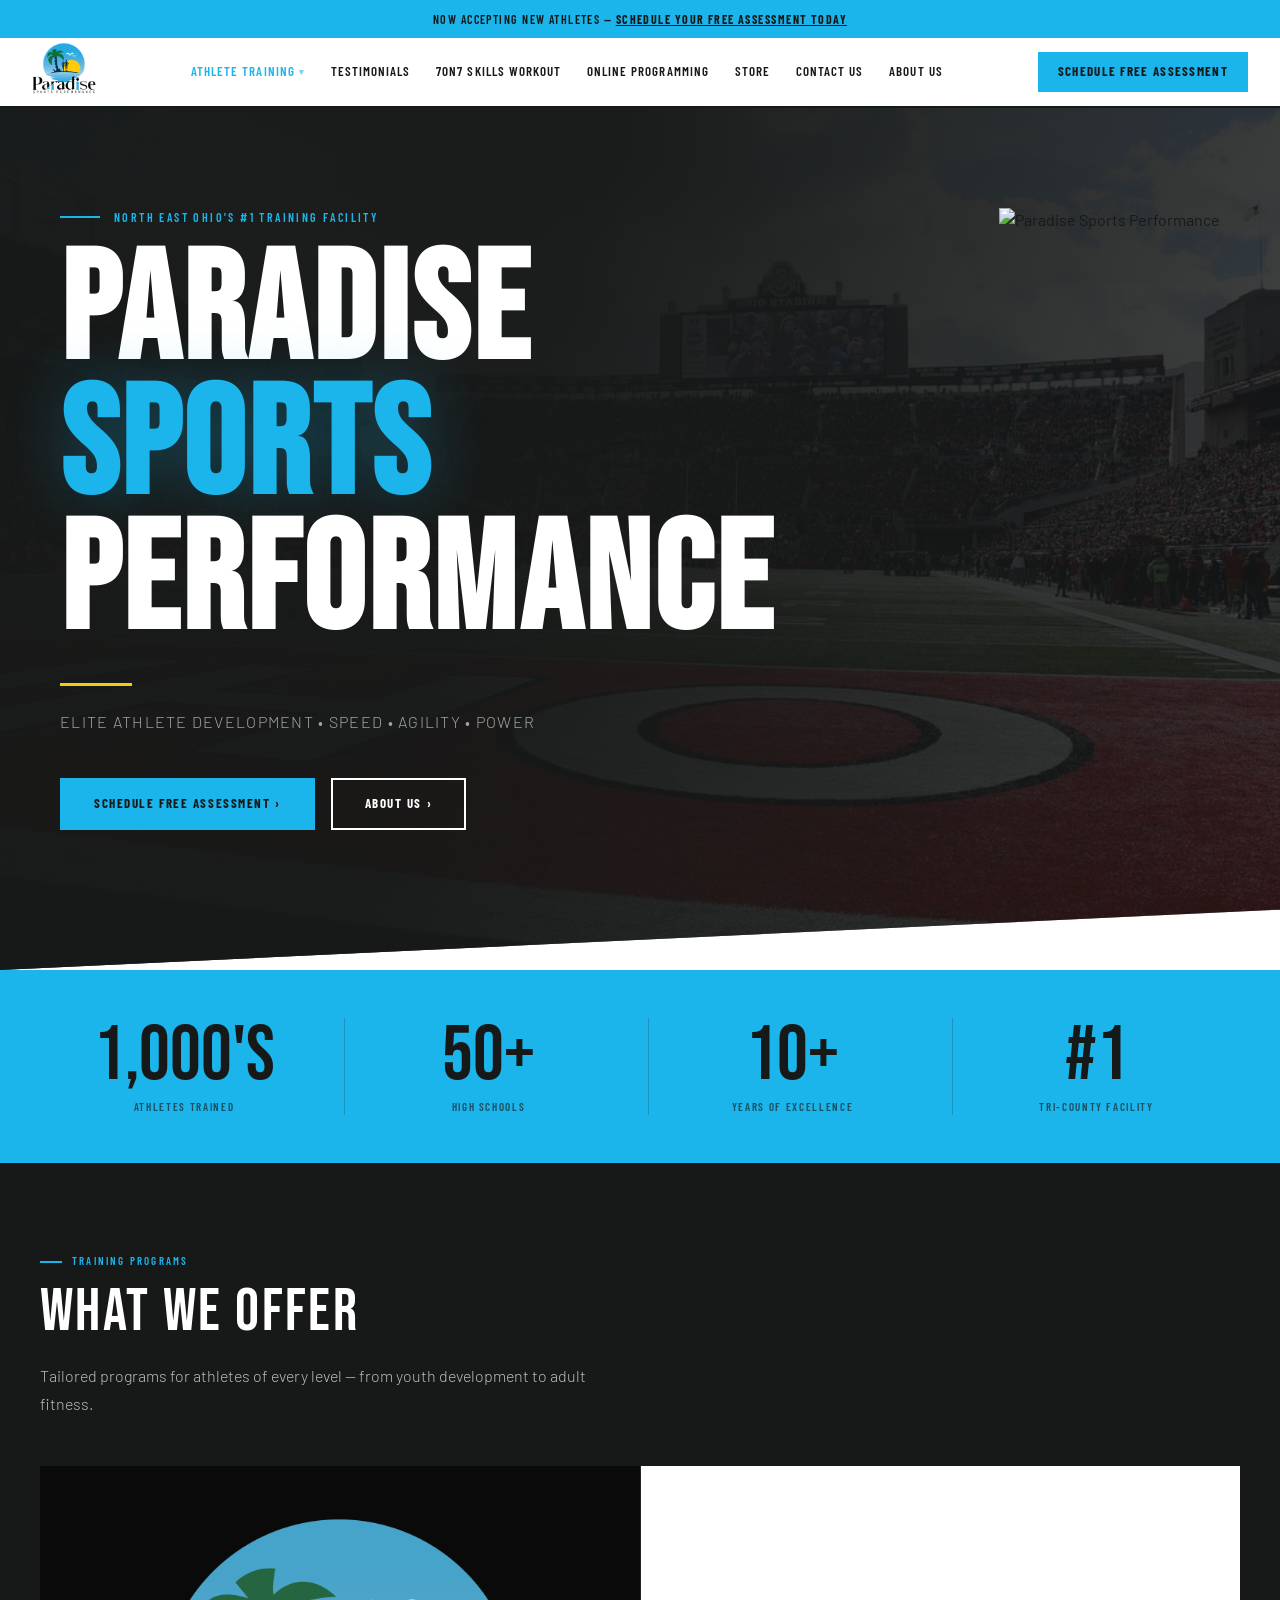
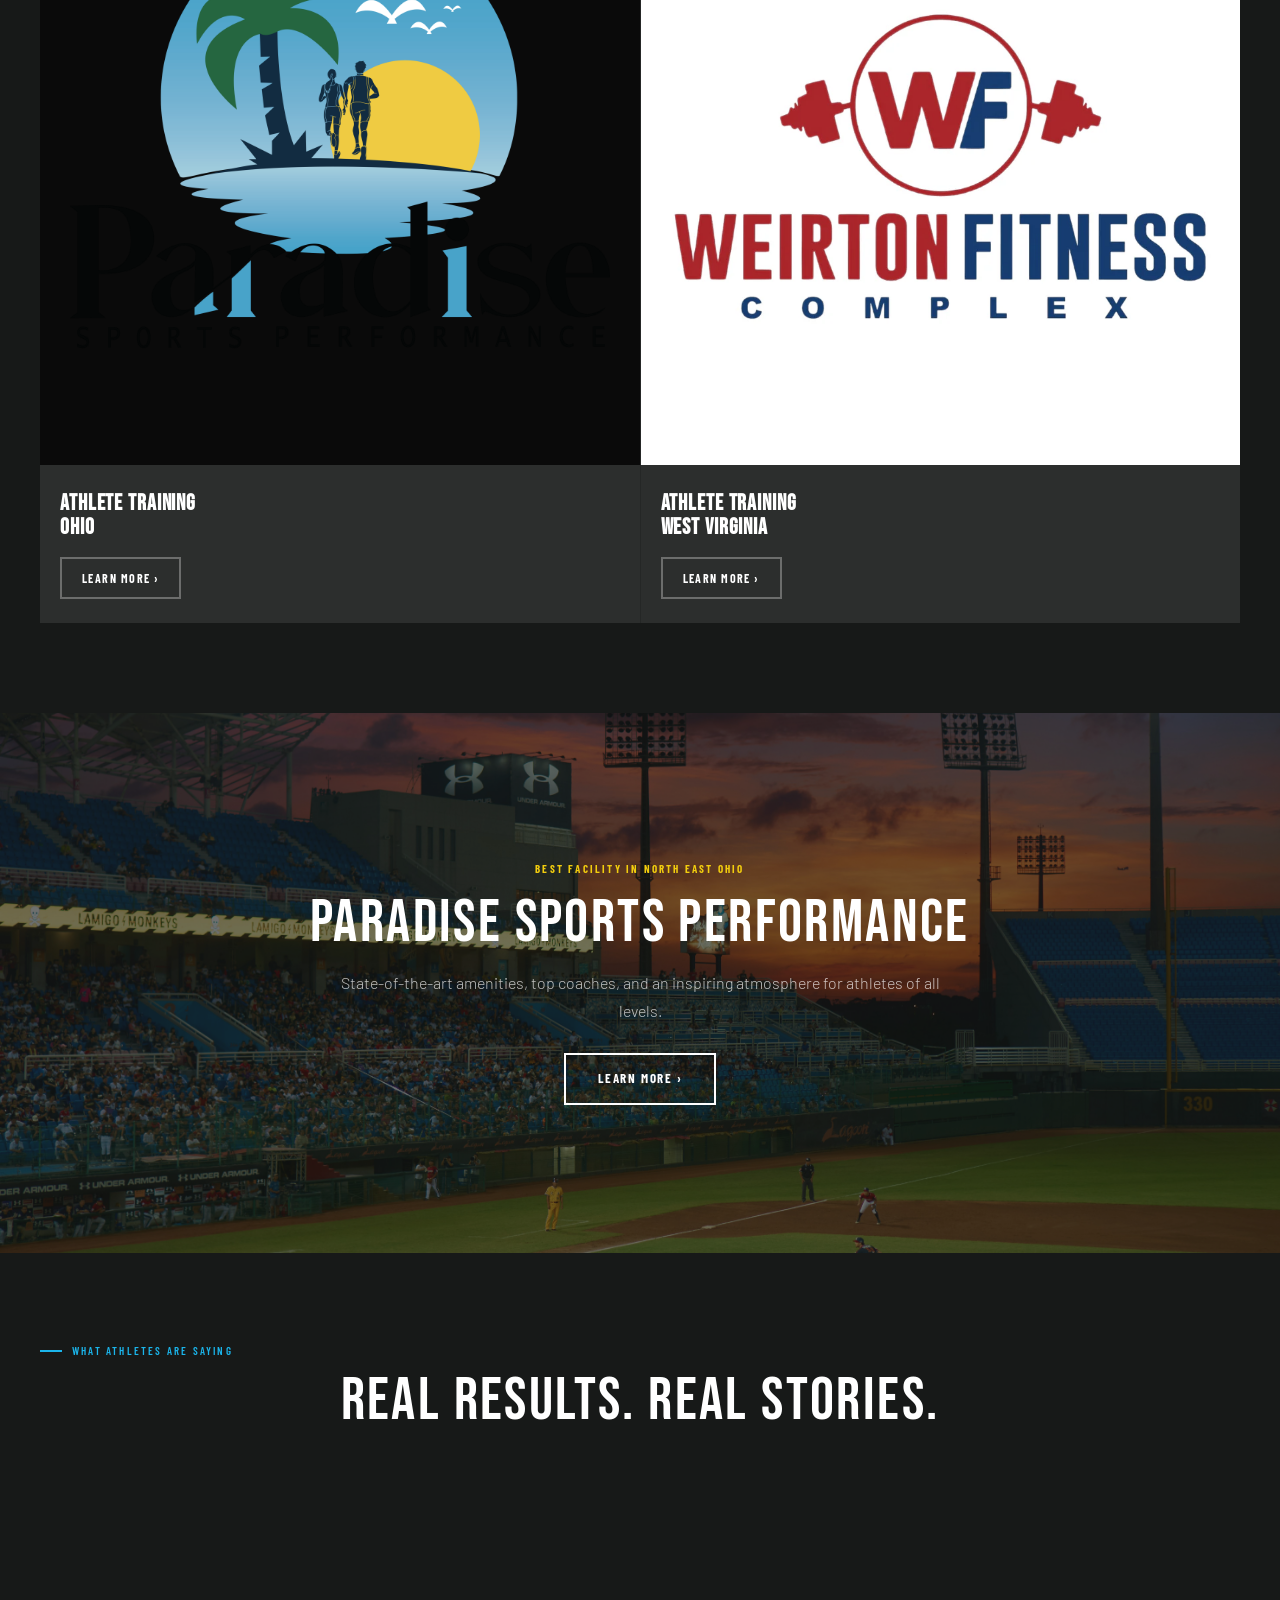
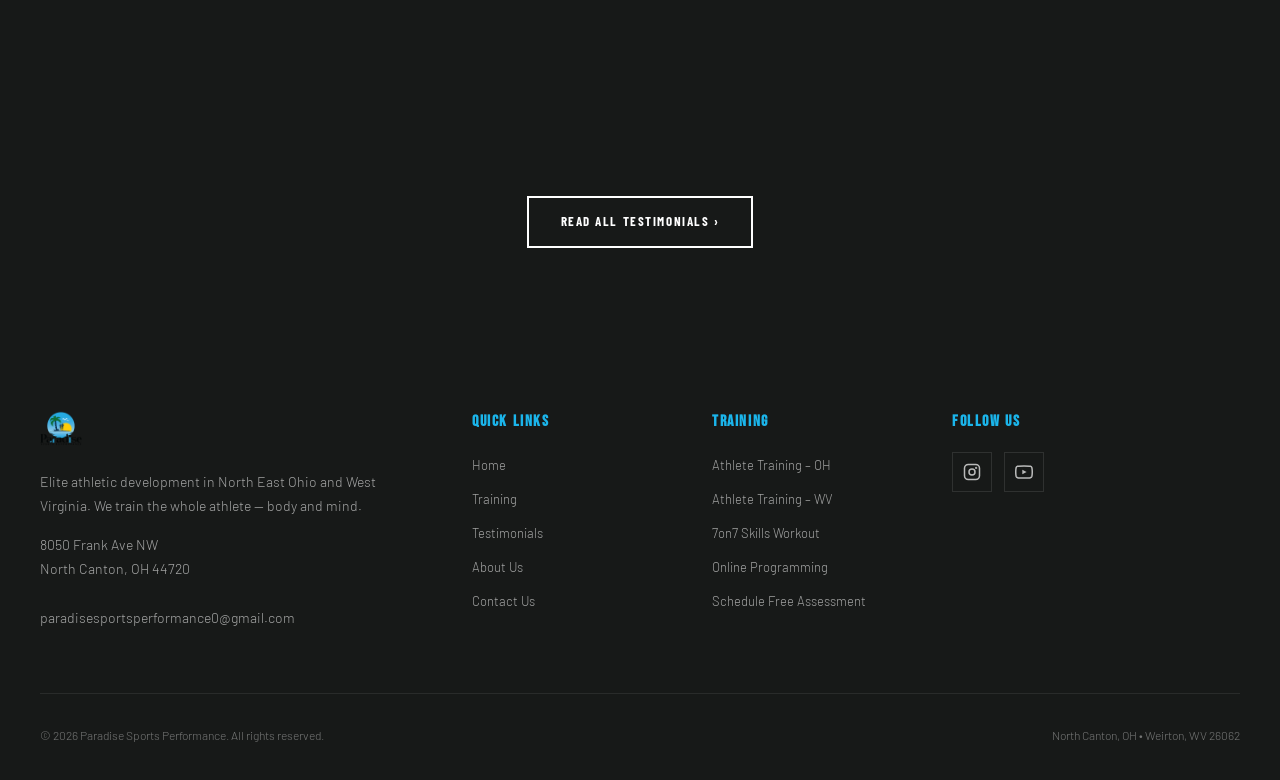
==== commit 963dfe49: "Use white logo in hero, sized to match hero text height Co-Authored-By: Claude Sonnet 4.6 <noreply@a" ====
--- a/index.html
+++ b/index.html
@@ -77,7 +77,7 @@
             <a class="btn" href="about.html">About Us &rsaquo;</a>
           </div>
         </div>
-        <img src="paradise logo 600 5 inch.png" alt="Paradise Sports Performance" class="hero-logo" />
+        <img src="paradise logo white.png" alt="Paradise Sports Performance" class="hero-logo" />
       </div>
     </div>
   </section>
--- a/styles.css
+++ b/styles.css
@@ -234,15 +234,18 @@
 }
 .hero-inner {
   display: flex;
-  align-items: center;
+  align-items: stretch;
   gap: 60px;
 }
 .hero-text { flex: 1; }
 .hero-logo {
-  height: 200px;
   width: auto;
+  height: 100%;
+  max-height: 400px;
+  object-fit: contain;
+  align-self: stretch;
   flex-shrink: 0;
-  filter: drop-shadow(0 4px 32px rgba(0,0,0,0.6));
+  filter: drop-shadow(0 4px 32px rgba(0,0,0,0.4));
   animation: heroFadeUp 0.7s 0.3s both;
 }
 .hero-eyebrow {
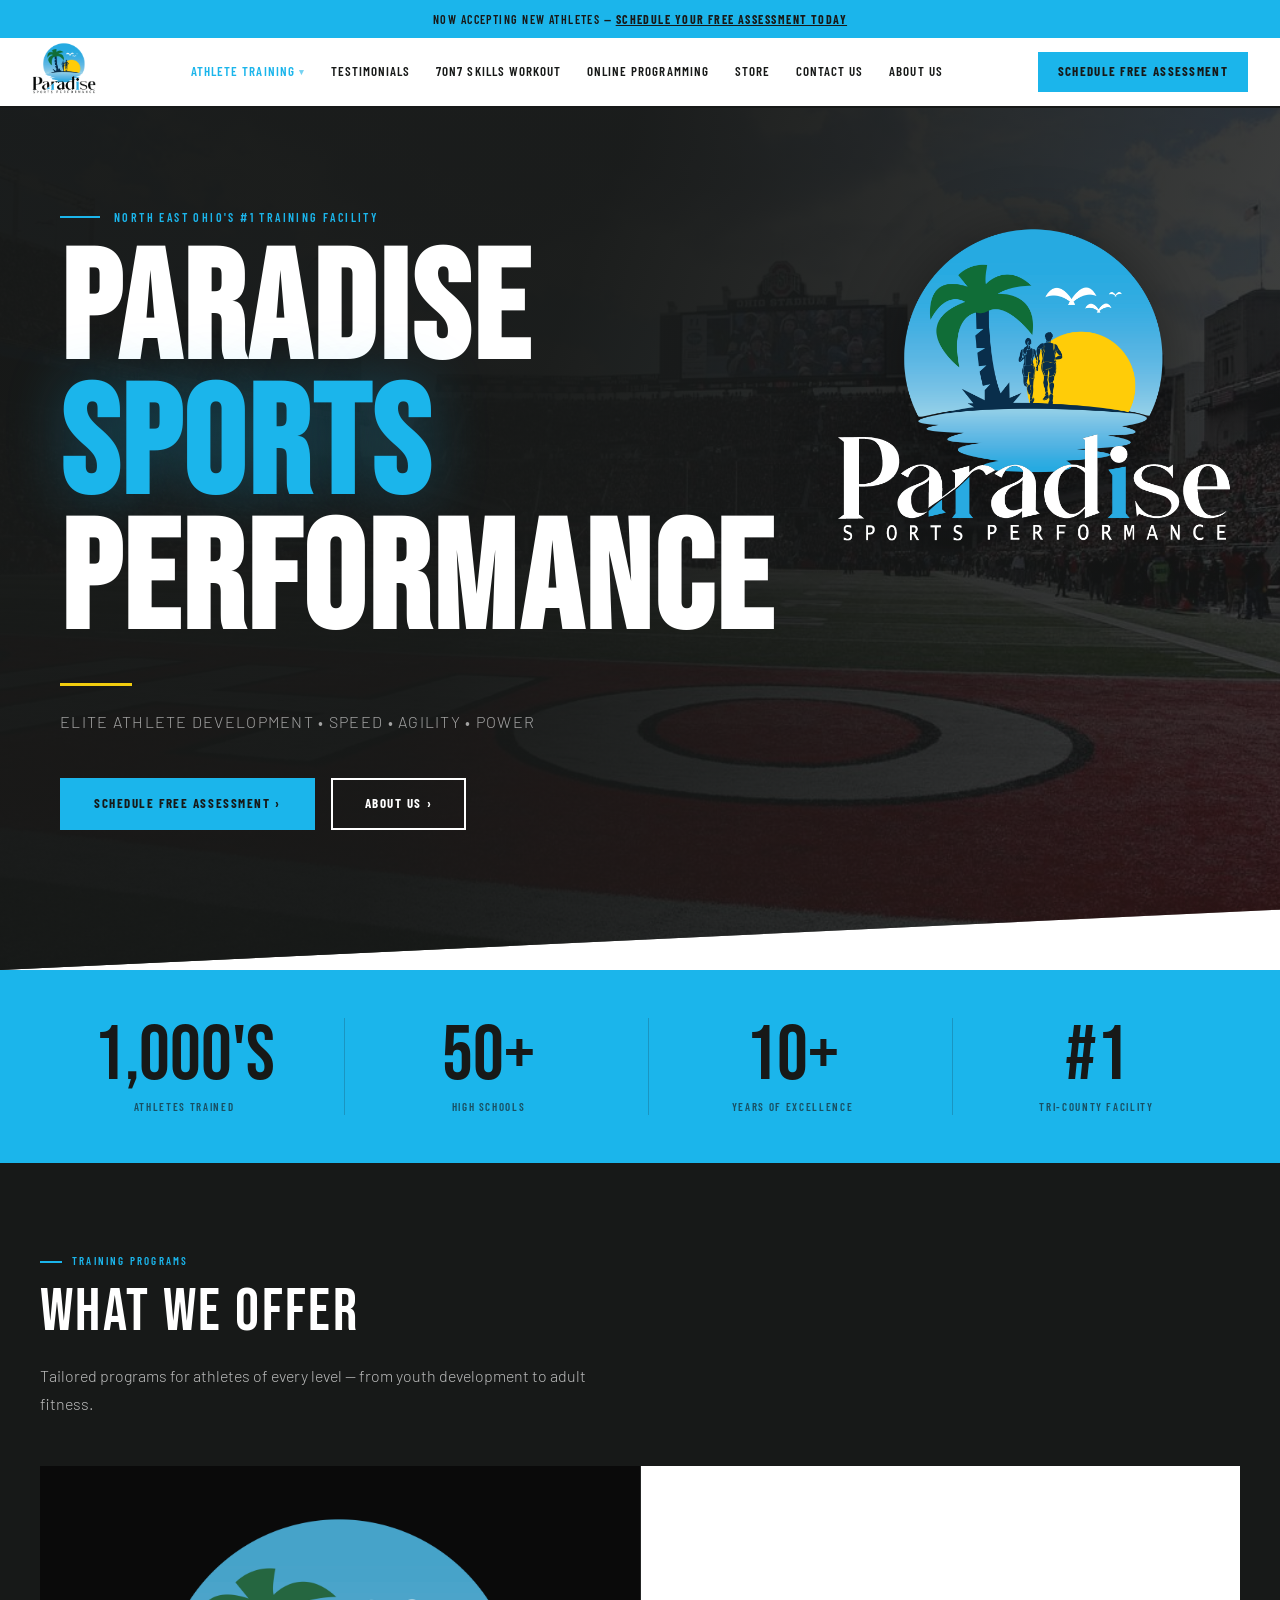
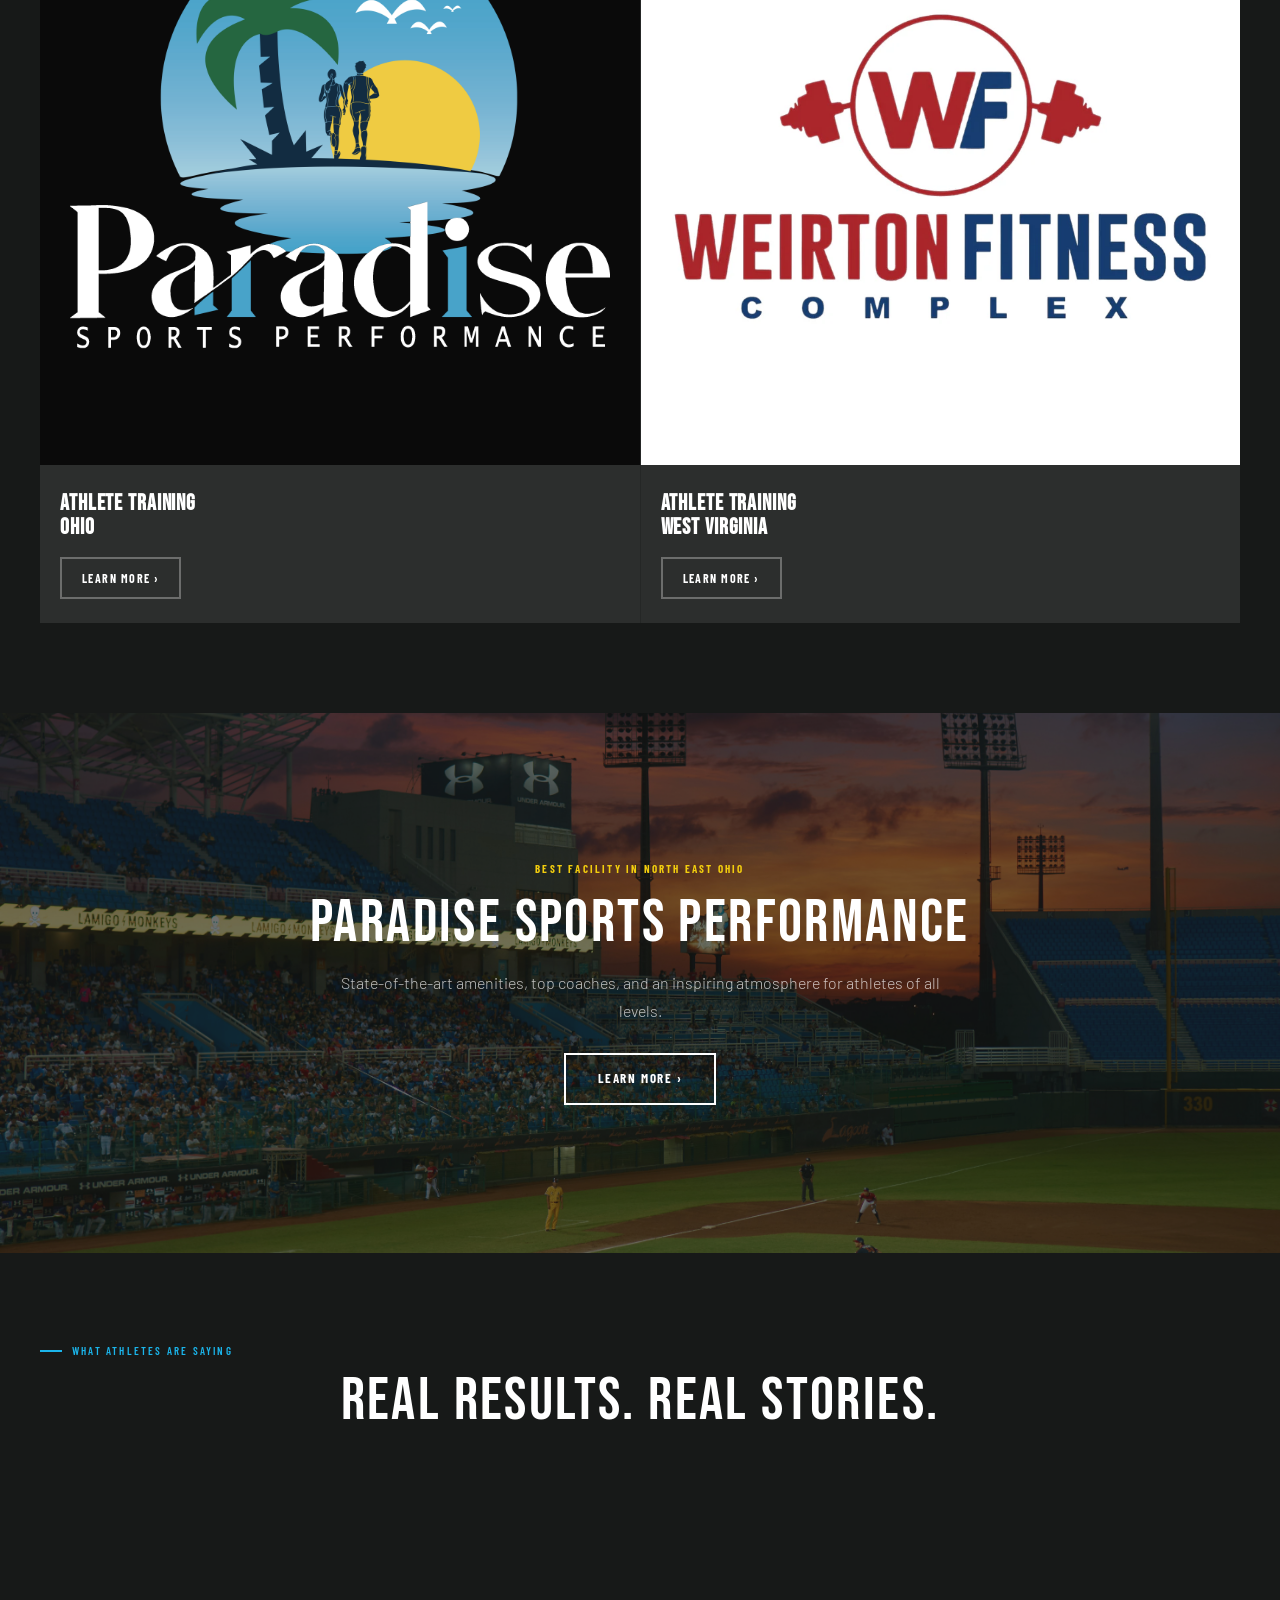
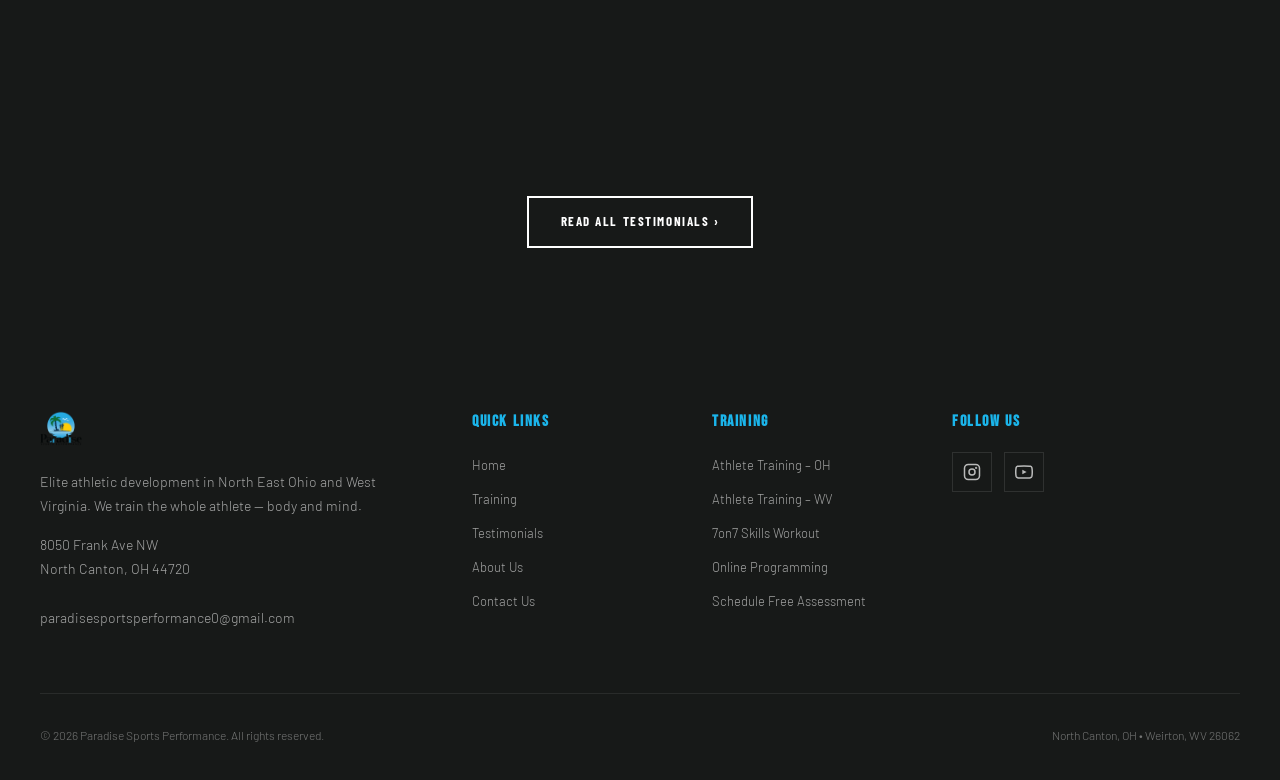
==== commit d4fa8427: "Hide hero logo on mobile; use white logo in Ohio service card Co-Authored-By: Claude Sonnet 4.6 <nor" ====
--- a/index.html
+++ b/index.html
@@ -113,7 +113,7 @@
       <div class="services-grid">
         <a class="service-card fade-up" href="training.html#ohio">
           <div class="service-card-img-wrap">
-            <img class="service-card-img" src="paradise logo 600 5 inch.png" alt="Athlete Training Ohio" style="object-fit:contain;background:#0a0a0a;padding:24px;" />
+            <img class="service-card-img" src="paradise logo white.png" alt="Athlete Training Ohio" style="object-fit:contain;background:#0a0a0a;padding:24px;" />
           </div>
           <div class="service-card-body">
             <h3 class="service-card-title">Athlete Training<br>Ohio</h3>
--- a/styles.css
+++ b/styles.css
@@ -886,7 +886,7 @@
 }
 @media (max-width: 640px) {
   .hero-inner { flex-direction: column; gap: 32px; }
-  .hero-logo { height: 120px; }
+  .hero-logo { display: none; }
   .services-grid { grid-template-columns: 1fr; }
   .staff-grid { grid-template-columns: repeat(2, 1fr); }
   .footer-grid { grid-template-columns: 1fr; gap: 32px; }
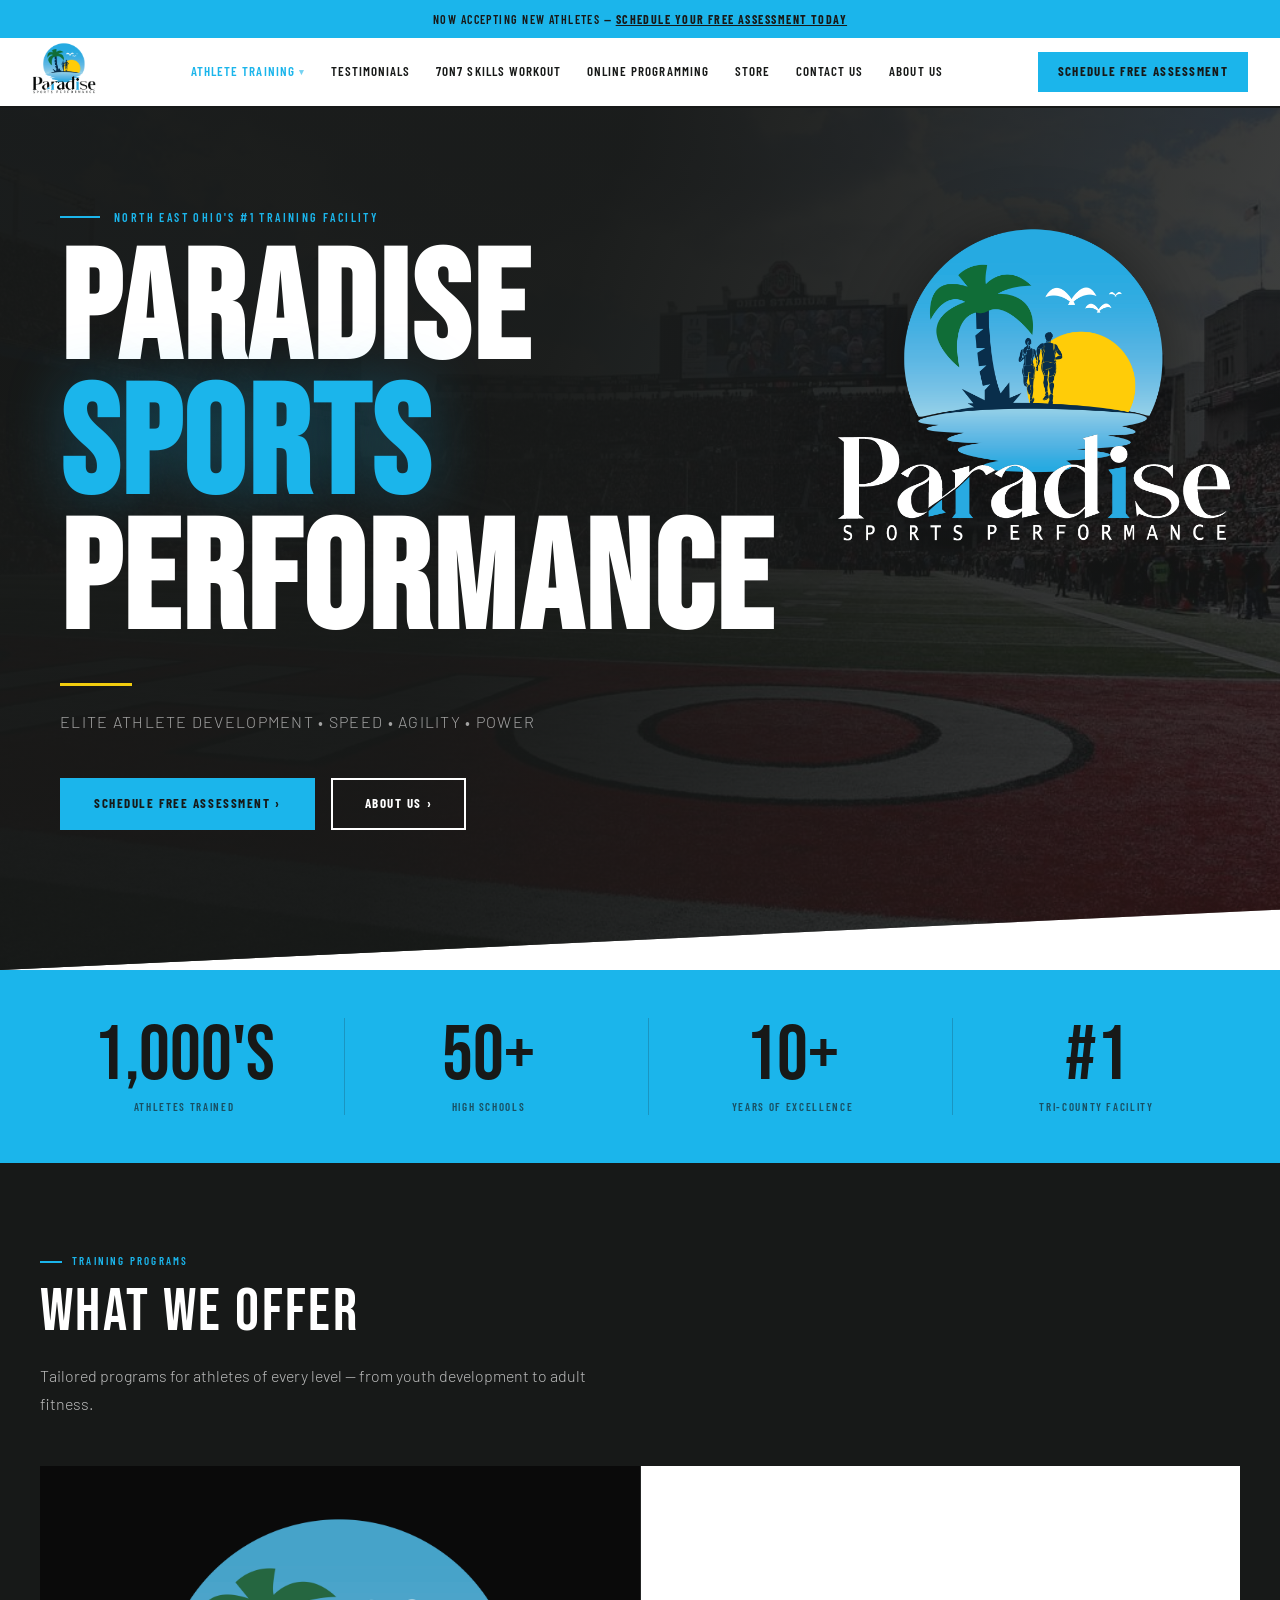
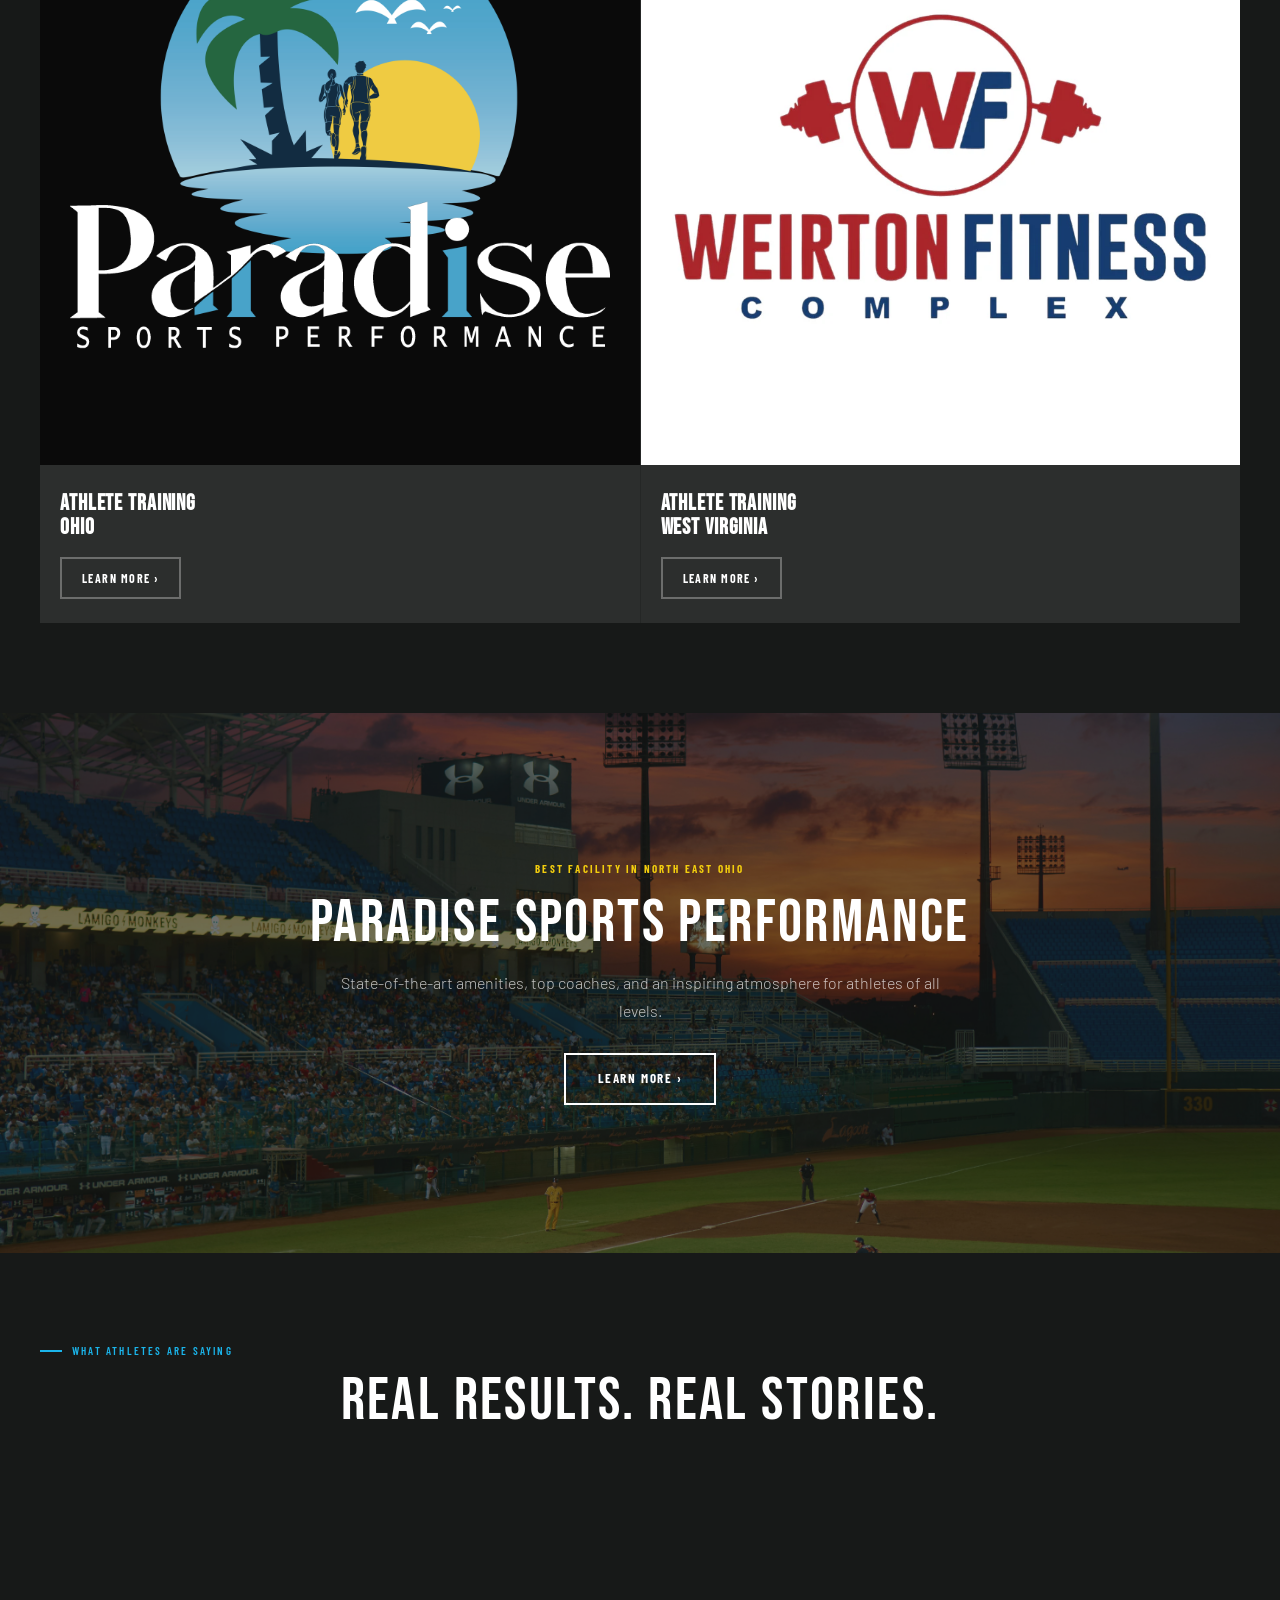
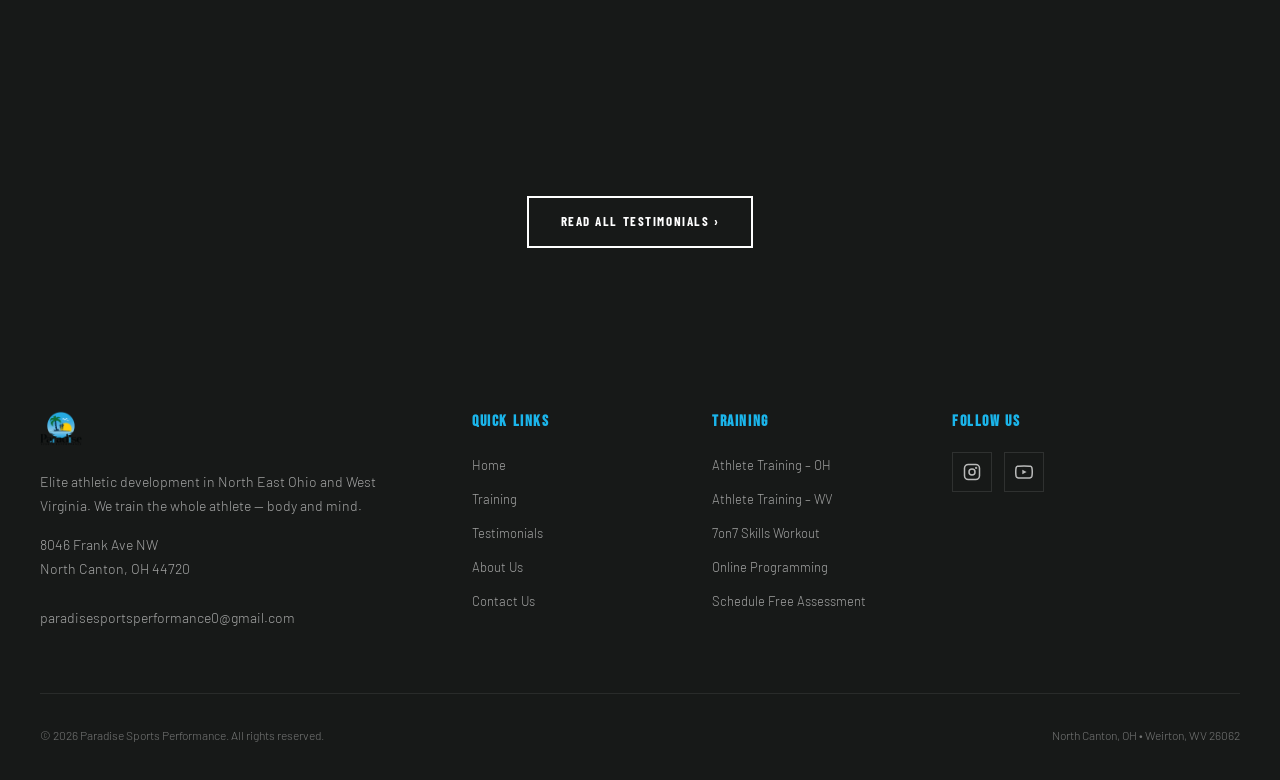
==== commit 112c6cdf: "Fix Ohio address from 8050 to 8046 Frank Ave NW sitewide Co-Authored-By: Claude Sonnet 4.6 <noreply@" ====
--- a/index.html
+++ b/index.html
@@ -178,7 +178,7 @@
           <div class="logo"><img src="paradise logo 600 5 inch.png" alt="Paradise Sports Performance" style="height:42px;" /></div>
           <p>Elite athletic development in North East Ohio and West Virginia. We train the whole athlete — body and mind.</p>
           <p class="footer-address">
-            8050 Frank Ave NW<br>
+            8046 Frank Ave NW<br>
             North Canton, OH 44720<br><br>
             <a href="mailto:paradisesportsperformance0@gmail.com">paradisesportsperformance0@gmail.com</a>
           </p>
--- a/styles.css
+++ b/styles.css
@@ -545,10 +545,147 @@
 }
 .training-info { display: flex; flex-direction: column; gap: 20px; }
 .training-info p { font-size: 16px; line-height: 1.8; opacity: 0.75; font-weight: 300; }
+.calendly-row {
+  display: flex;
+  gap: 0;
+  align-items: stretch;
+  margin-top: 32px;
+  border-radius: 4px;
+  overflow: hidden;
+}
+.calendly-side-img {
+  width: 320px;
+  flex-shrink: 0;
+  object-fit: cover;
+  object-position: center;
+  display: block;
+}
 .instagram-grid {
   display: grid;
   grid-template-columns: 1fr 1fr;
   gap: 24px;
+}
+.schedule-card {
+  background: rgba(255,255,255,0.04);
+  border: 1px solid rgba(255,255,255,0.09);
+  border-radius: 4px;
+  padding: 32px;
+  margin-top: 32px;
+  max-width: 640px;
+}
+.schedule-card-header {
+  display: flex;
+  justify-content: space-between;
+  align-items: flex-start;
+  margin-bottom: 28px;
+  gap: 24px;
+}
+.schedule-card-title {
+  font-family: 'Bebas Neue', sans-serif;
+  font-size: 22px;
+  letter-spacing: 0.06em;
+  color: var(--white);
+  margin-bottom: 4px;
+}
+.schedule-card-sub {
+  font-size: 13px;
+  opacity: 0.5;
+  font-weight: 300;
+}
+.schedule-limit-badge {
+  display: flex;
+  align-items: center;
+  gap: 10px;
+  background: rgba(30,144,255,0.12);
+  border: 1px solid rgba(30,144,255,0.3);
+  border-radius: 4px;
+  padding: 10px 16px;
+  flex-shrink: 0;
+}
+.schedule-limit-number {
+  font-family: 'Bebas Neue', sans-serif;
+  font-size: 36px;
+  color: var(--deepskyblue);
+  line-height: 1;
+}
+.schedule-limit-label {
+  font-size: 11px;
+  font-weight: 600;
+  letter-spacing: 0.08em;
+  text-transform: uppercase;
+  opacity: 0.7;
+  line-height: 1.4;
+}
+.schedule-block {
+  display: flex;
+  gap: 32px;
+  align-items: flex-start;
+}
+.schedule-col { flex: 1; }
+.schedule-day {
+  font-family: 'Barlow Condensed', sans-serif;
+  font-size: 12px;
+  font-weight: 600;
+  letter-spacing: 0.12em;
+  text-transform: uppercase;
+  color: var(--deepskyblue);
+  margin-bottom: 12px;
+}
+.schedule-times {
+  list-style: none;
+  padding: 0;
+  margin: 0;
+  display: flex;
+  flex-direction: column;
+  gap: 4px;
+}
+.schedule-times li {
+  display: flex;
+  align-items: center;
+  gap: 8px;
+  padding: 8px 12px;
+  border-radius: 3px;
+  background: rgba(255,255,255,0.03);
+  border: 1px solid rgba(255,255,255,0.06);
+}
+.slot-time {
+  font-family: 'Barlow Condensed', sans-serif;
+  font-size: 17px;
+  font-weight: 500;
+  letter-spacing: 0.02em;
+  color: var(--white);
+}
+.slot-time em {
+  font-style: normal;
+  font-size: 11px;
+  opacity: 0.5;
+  font-weight: 400;
+  margin-left: 1px;
+}
+.slot-sep {
+  font-size: 12px;
+  opacity: 0.3;
+}
+.schedule-divider {
+  width: 1px;
+  background: rgba(255,255,255,0.08);
+  align-self: stretch;
+  margin: 0 8px;
+}
+.schedule-card-footer {
+  margin-top: 28px;
+  padding-top: 24px;
+  border-top: 1px solid rgba(255,255,255,0.07);
+  display: flex;
+  align-items: center;
+  gap: 20px;
+  flex-wrap: wrap;
+}
+.schedule-coming-soon {
+  font-size: 12px;
+  opacity: 0.35;
+  font-weight: 300;
+  font-style: italic;
 }
 
 /* ─── 7V7 / PRODUCT ─── */
@@ -878,15 +1015,16 @@
   .training-block { grid-template-columns: 1fr; gap: 32px; }
   .training-block.reverse { direction: ltr; }
   .instagram-grid { grid-template-columns: 1fr; }
+  .calendly-row { flex-direction: column; }
+  .calendly-side-img { width: 100%; height: 280px; }
   .footer-grid { grid-template-columns: 1fr 1fr; }
   .reviews-grid { grid-template-columns: 1fr; }
   .header-actions { display: none; }
   .hero-content { padding: 80px 32px 120px; }
-  .hero-logo { height: 150px; }
+  .hero-logo { display: none; }
 }
 @media (max-width: 640px) {
   .hero-inner { flex-direction: column; gap: 32px; }
-  .hero-logo { display: none; }
   .services-grid { grid-template-columns: 1fr; }
   .staff-grid { grid-template-columns: repeat(2, 1fr); }
   .footer-grid { grid-template-columns: 1fr; gap: 32px; }
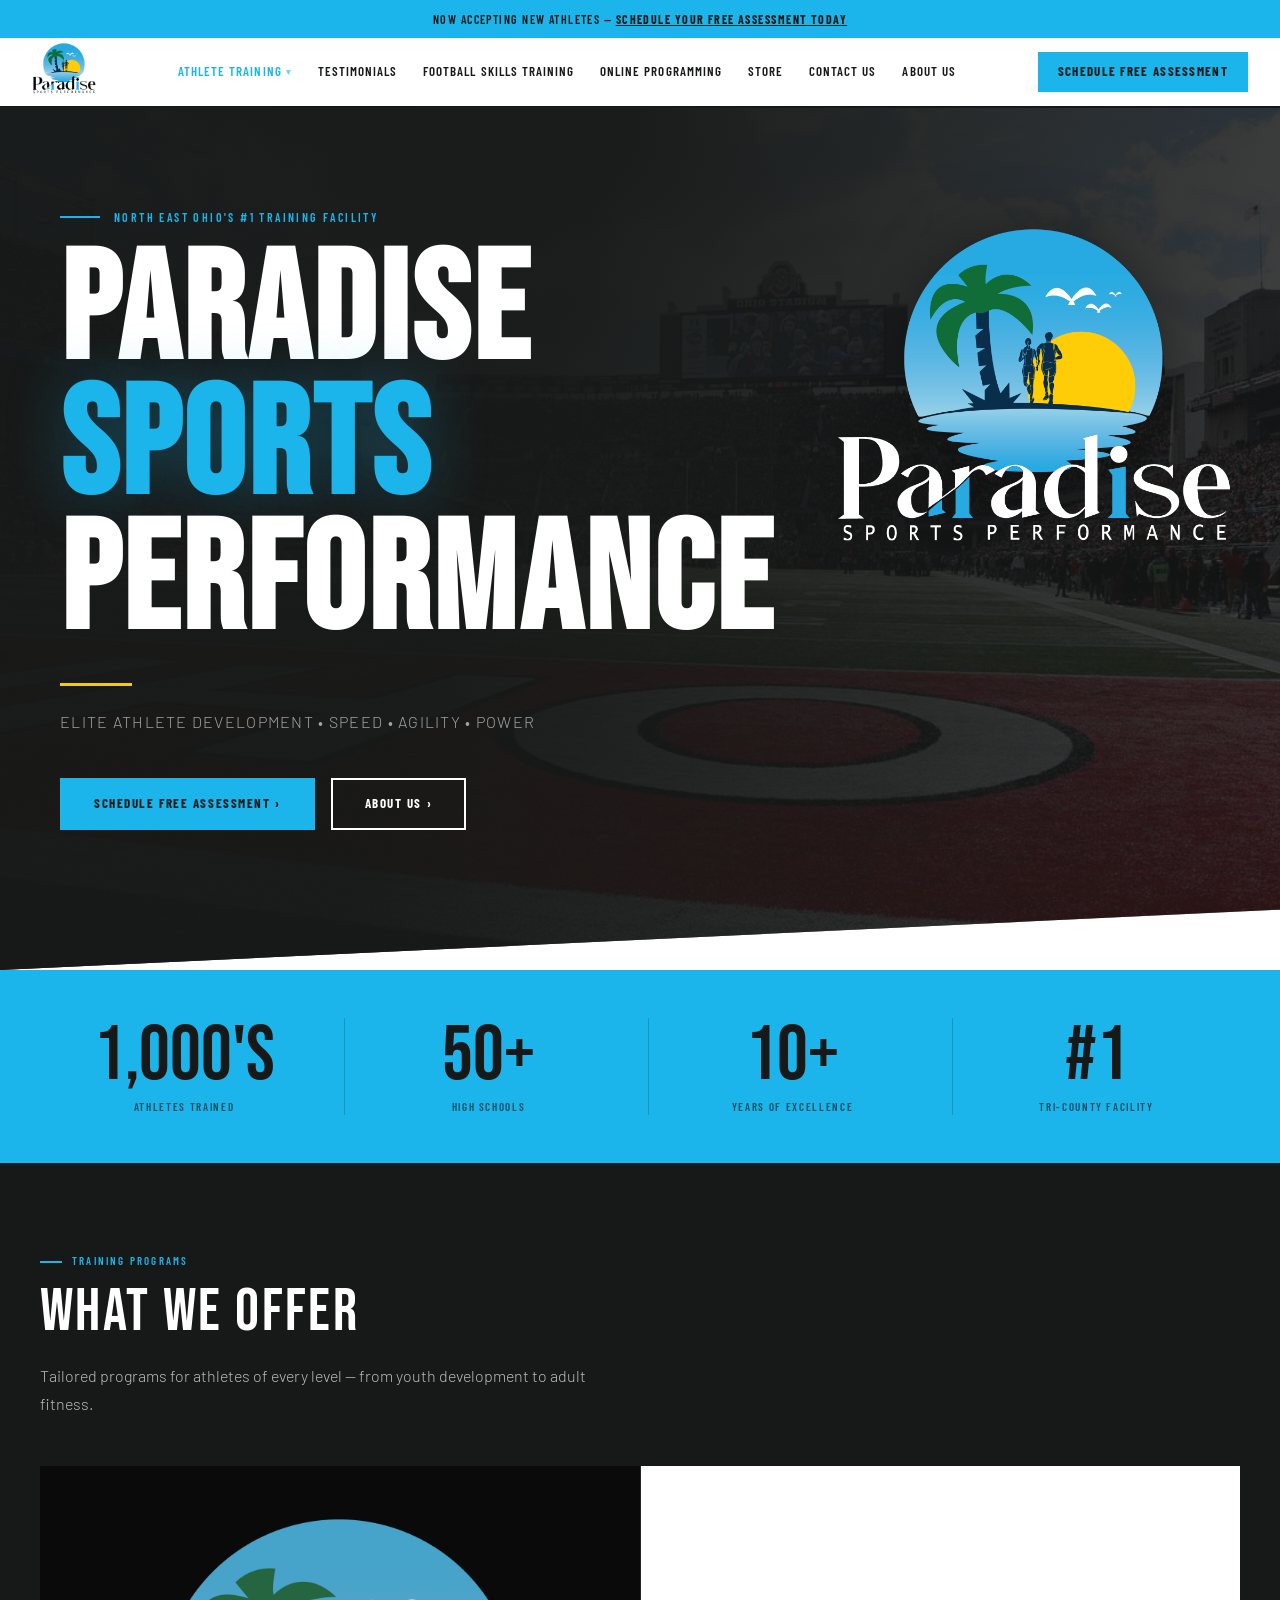
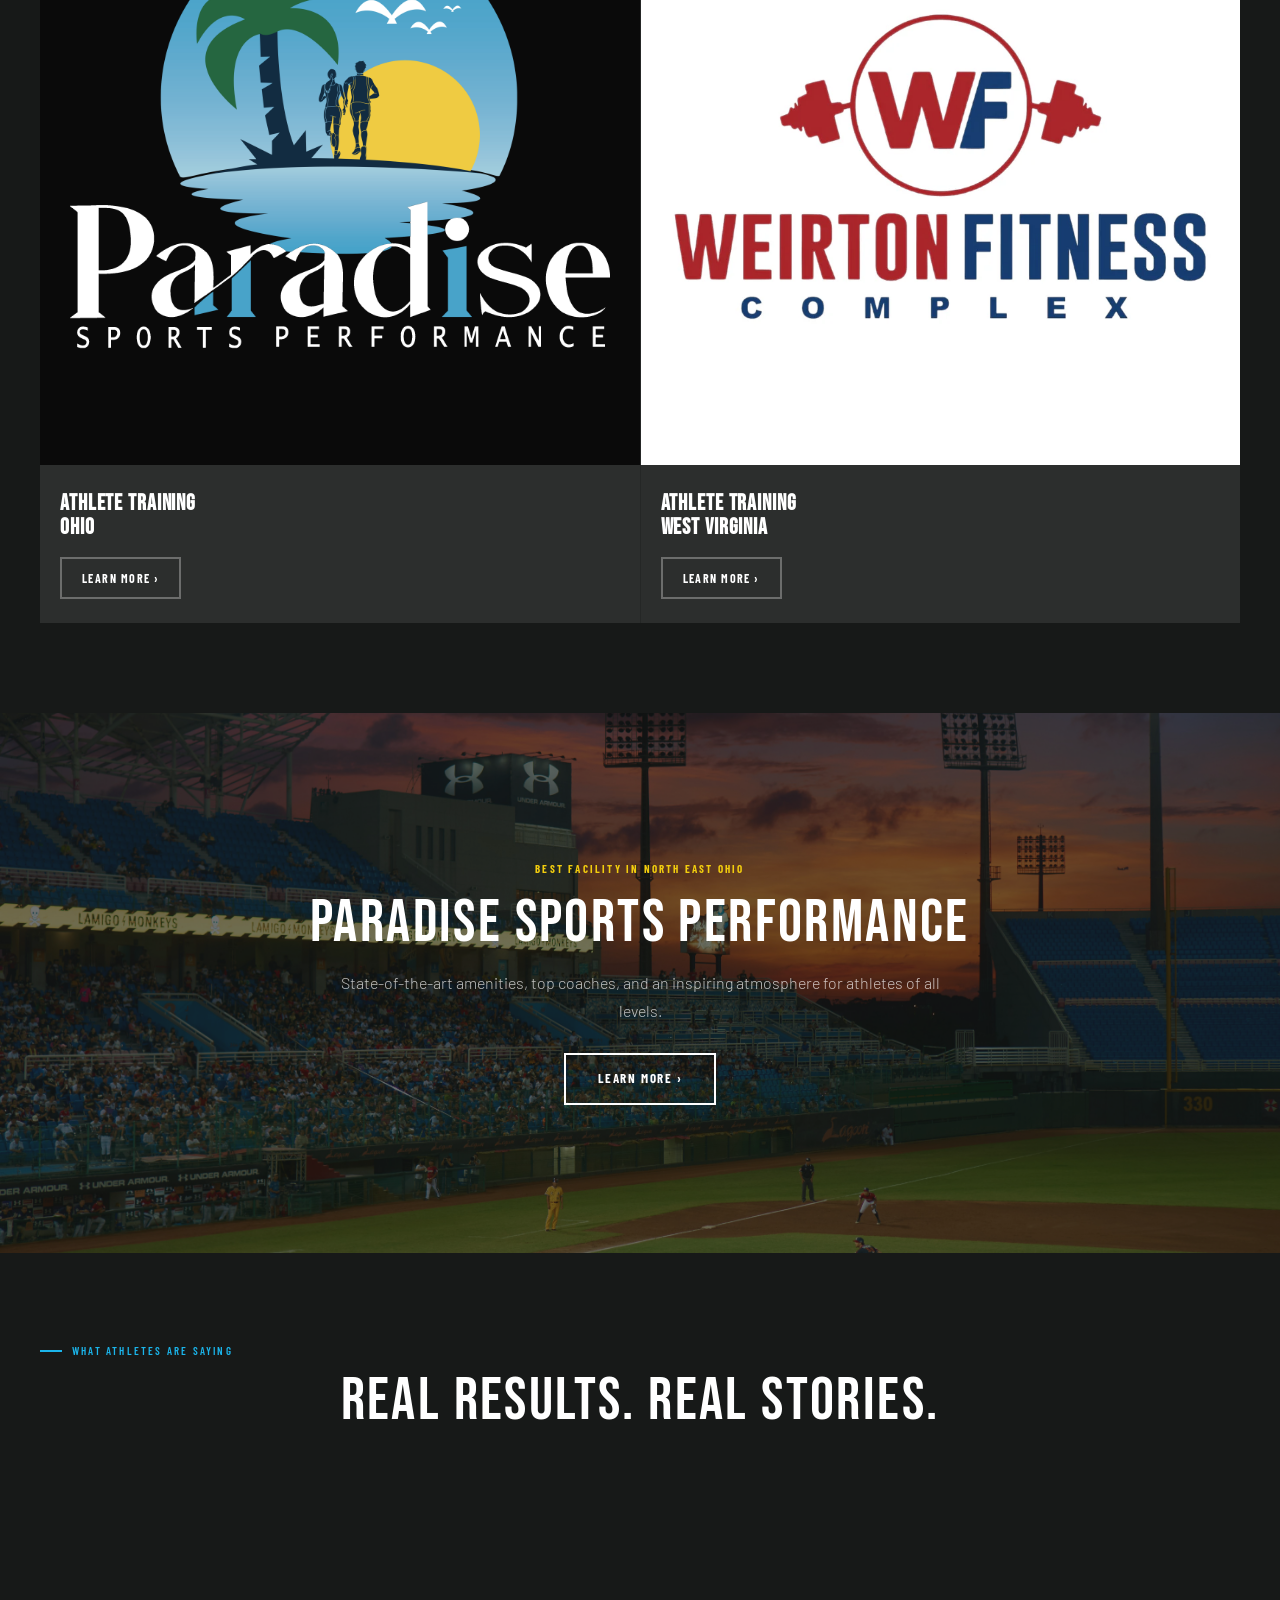
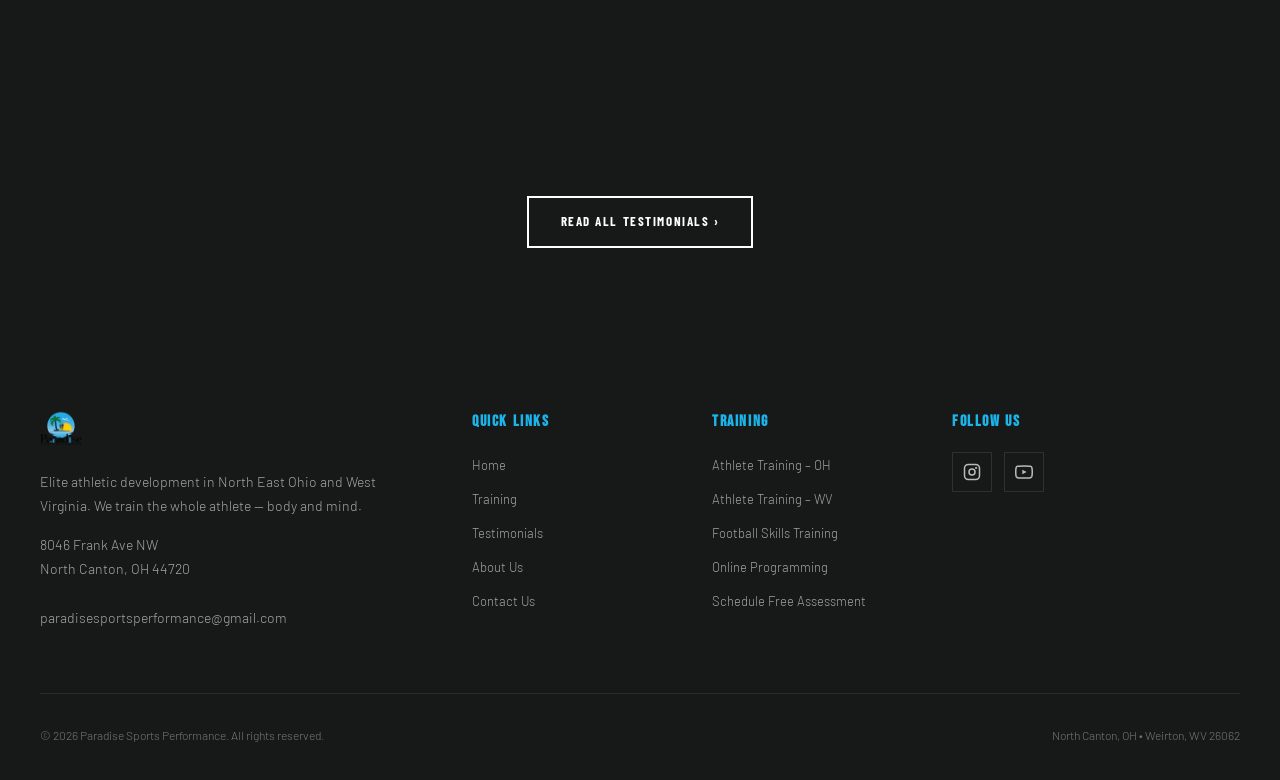
==== commit 030a02b7: "Rebrand 7on7 page to Football Skills Training with schedule and photo gallery Co-Authored-By: Claude" ====
--- a/index.html
+++ b/index.html
@@ -30,7 +30,7 @@
           </div>
         </div>
         <a href="testimonials.html">Testimonials</a>
-        <a href="7v7.html">7on7 Skills Workout</a>
+        <a href="7v7.html">Football Skills Training</a>
         <a href="online-programming.html">Online Programming</a>
         <a href="store.html">Store</a>
         <a href="contact.html">Contact Us</a>
@@ -53,7 +53,7 @@
       <a href="training.html#wv" class="mobile-link">→ West Virginia</a>
     </div>
     <a href="testimonials.html" class="mobile-link">Testimonials</a>
-    <a href="7v7.html" class="mobile-link">7on7 Skills Workout</a>
+    <a href="7v7.html" class="mobile-link">Football Skills Training</a>
     <a href="online-programming.html" class="mobile-link">Online Programming</a>
     <a href="store.html" class="mobile-link">Store</a>
     <a href="contact.html" class="mobile-link">Contact Us</a>
@@ -180,7 +180,7 @@
           <p class="footer-address">
             8046 Frank Ave NW<br>
             North Canton, OH 44720<br><br>
-            <a href="mailto:paradisesportsperformance0@gmail.com">paradisesportsperformance0@gmail.com</a>
+            <a href="mailto:paradisesportsperformance@gmail.com">paradisesportsperformance@gmail.com</a>
           </p>
         </div>
         <div class="footer-col">
@@ -198,7 +198,7 @@
           <ul>
             <li><a href="training.html#ohio">Athlete Training – OH</a></li>
             <li><a href="training.html#wv">Athlete Training – WV</a></li>
-            <li><a href="7v7.html">7on7 Skills Workout</a></li>
+            <li><a href="7v7.html">Football Skills Training</a></li>
             <li><a href="online-programming.html">Online Programming</a></li>
             <li><a href="contact.html">Schedule Free Assessment</a></li>
           </ul>
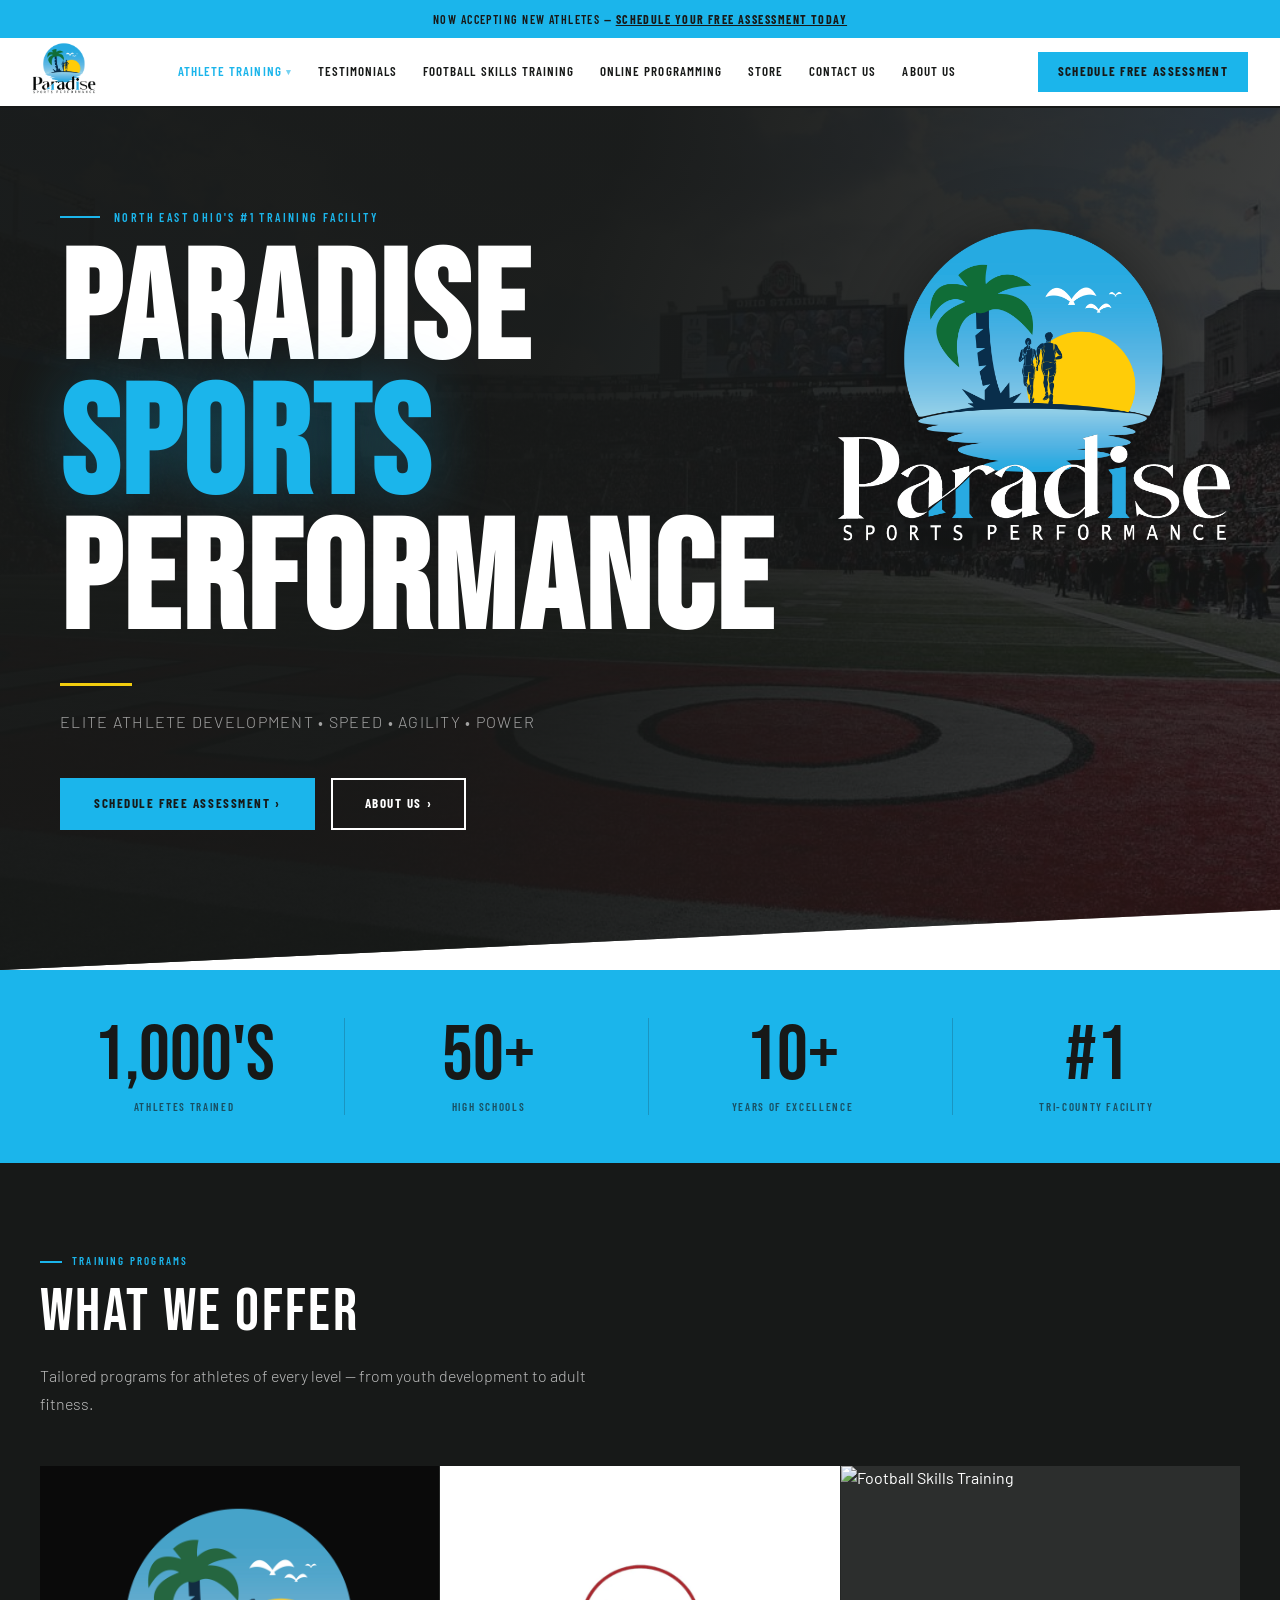
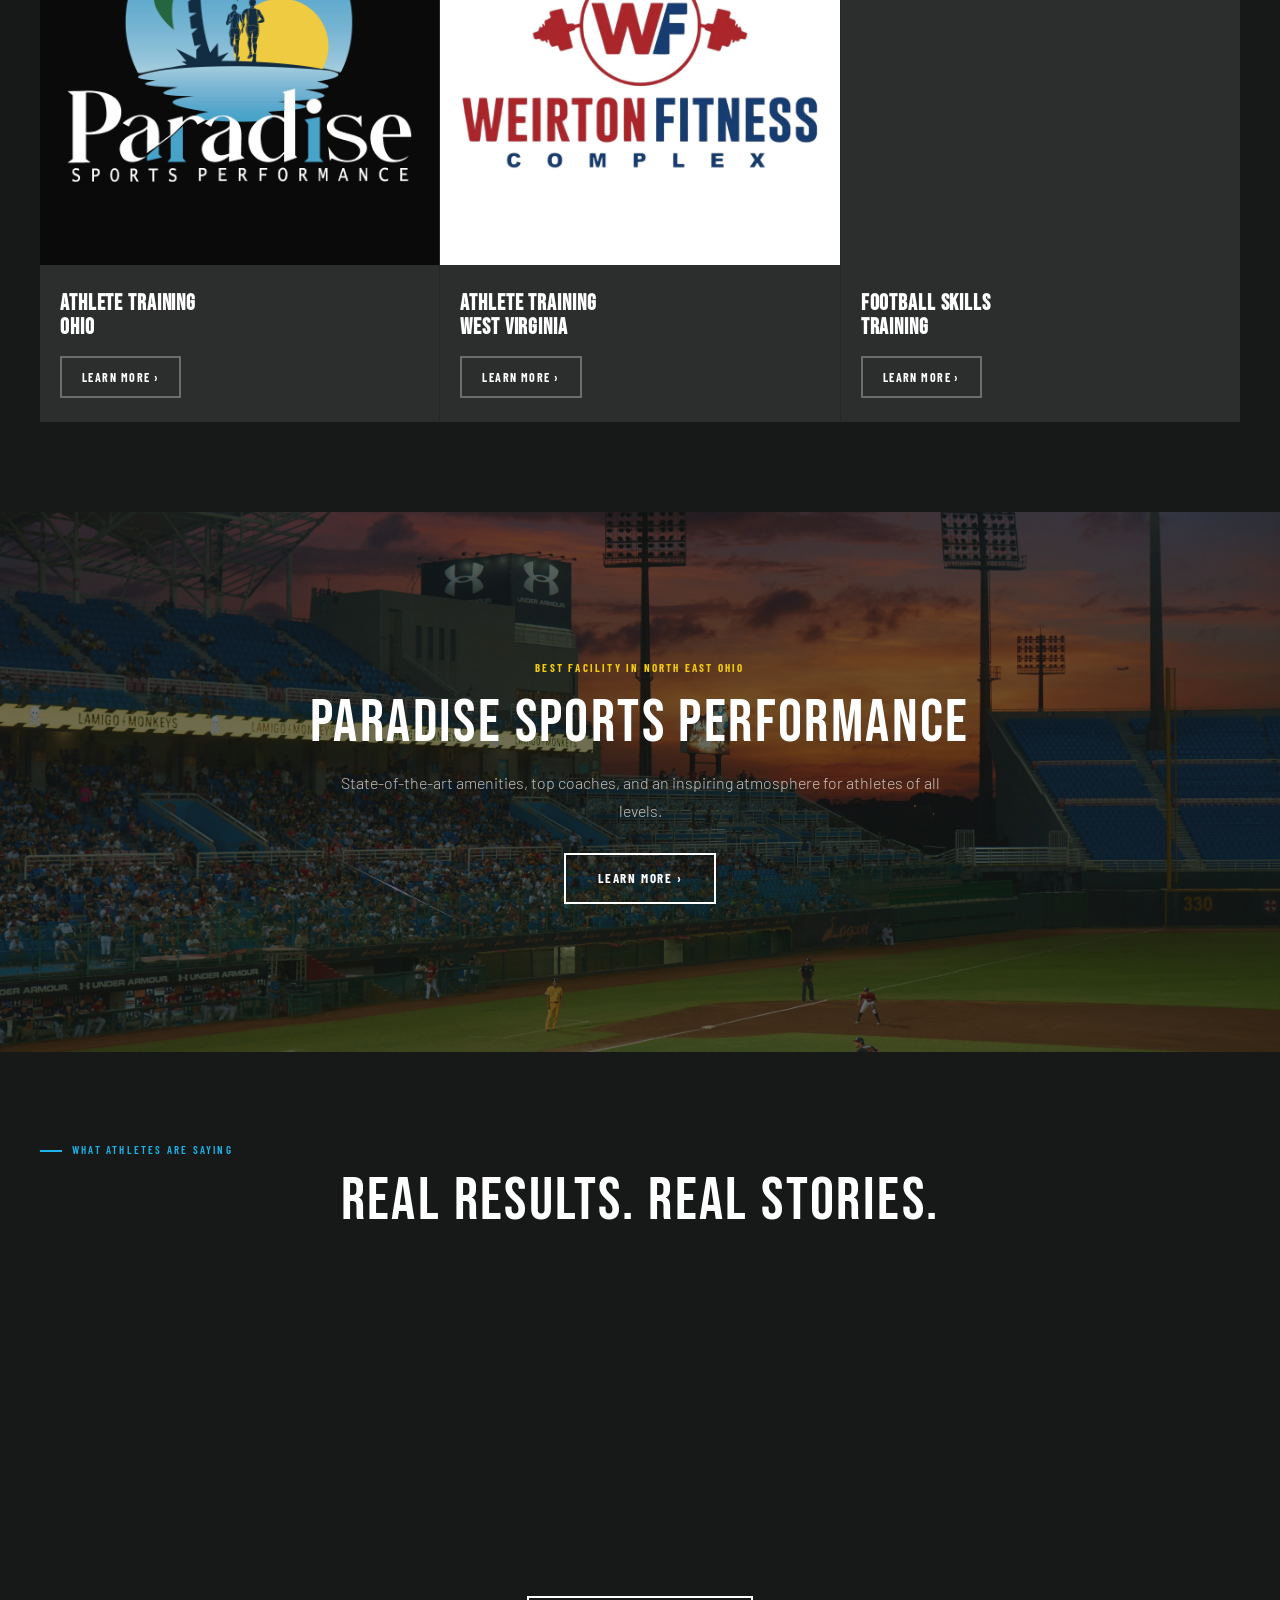
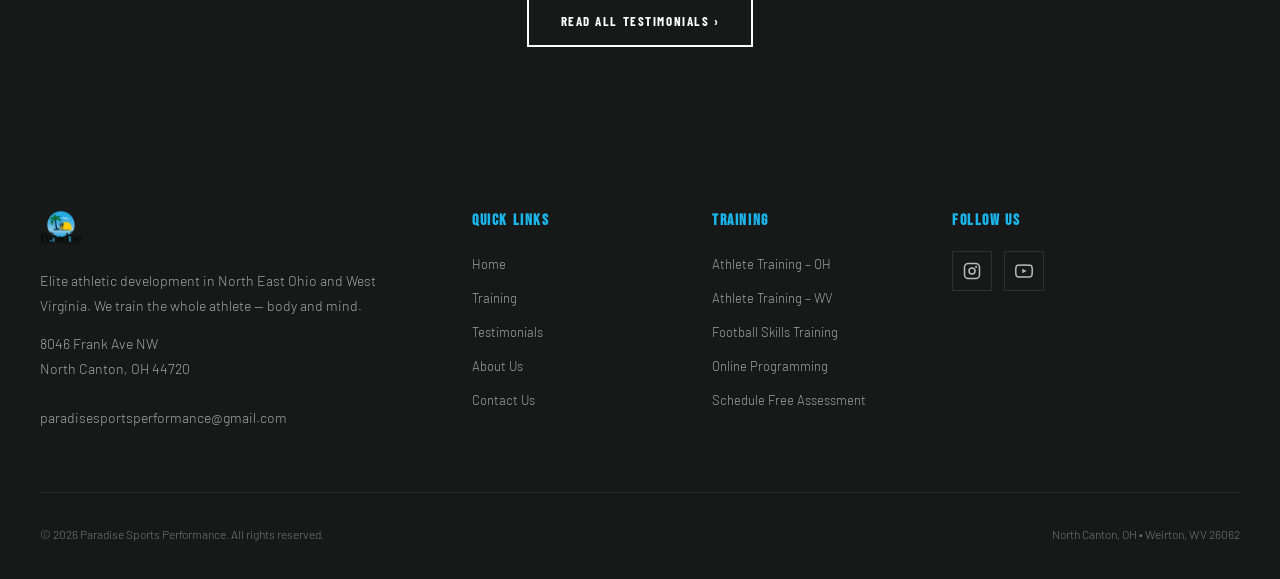
==== commit 95ba00e5: "Add Football Skills Training card to What We Offer section Co-Authored-By: Claude Sonnet 4.6 <norepl" ====
--- a/index.html
+++ b/index.html
@@ -126,6 +126,15 @@
           </div>
           <div class="service-card-body">
             <h3 class="service-card-title">Athlete Training<br>West Virginia</h3>
+            <span class="btn">Learn More &rsaquo;</span>
+          </div>
+        </a>
+        <a class="service-card fade-up" href="7v7.html" style="transition-delay:0.2s">
+          <div class="service-card-img-wrap">
+            <img class="service-card-img" src="DSC00485.jpeg" alt="Football Skills Training" />
+          </div>
+          <div class="service-card-body">
+            <h3 class="service-card-title">Football Skills<br>Training</h3>
             <span class="btn">Learn More &rsaquo;</span>
           </div>
         </a>
--- a/styles.css
+++ b/styles.css
@@ -476,7 +476,7 @@
 /* ─── SERVICE CARDS ─── */
 .services-grid {
   display: grid;
-  grid-template-columns: repeat(2, 1fr);
+  grid-template-columns: repeat(3, 1fr);
   gap: 1px;
   background: rgba(255,255,255,0.06);
 }
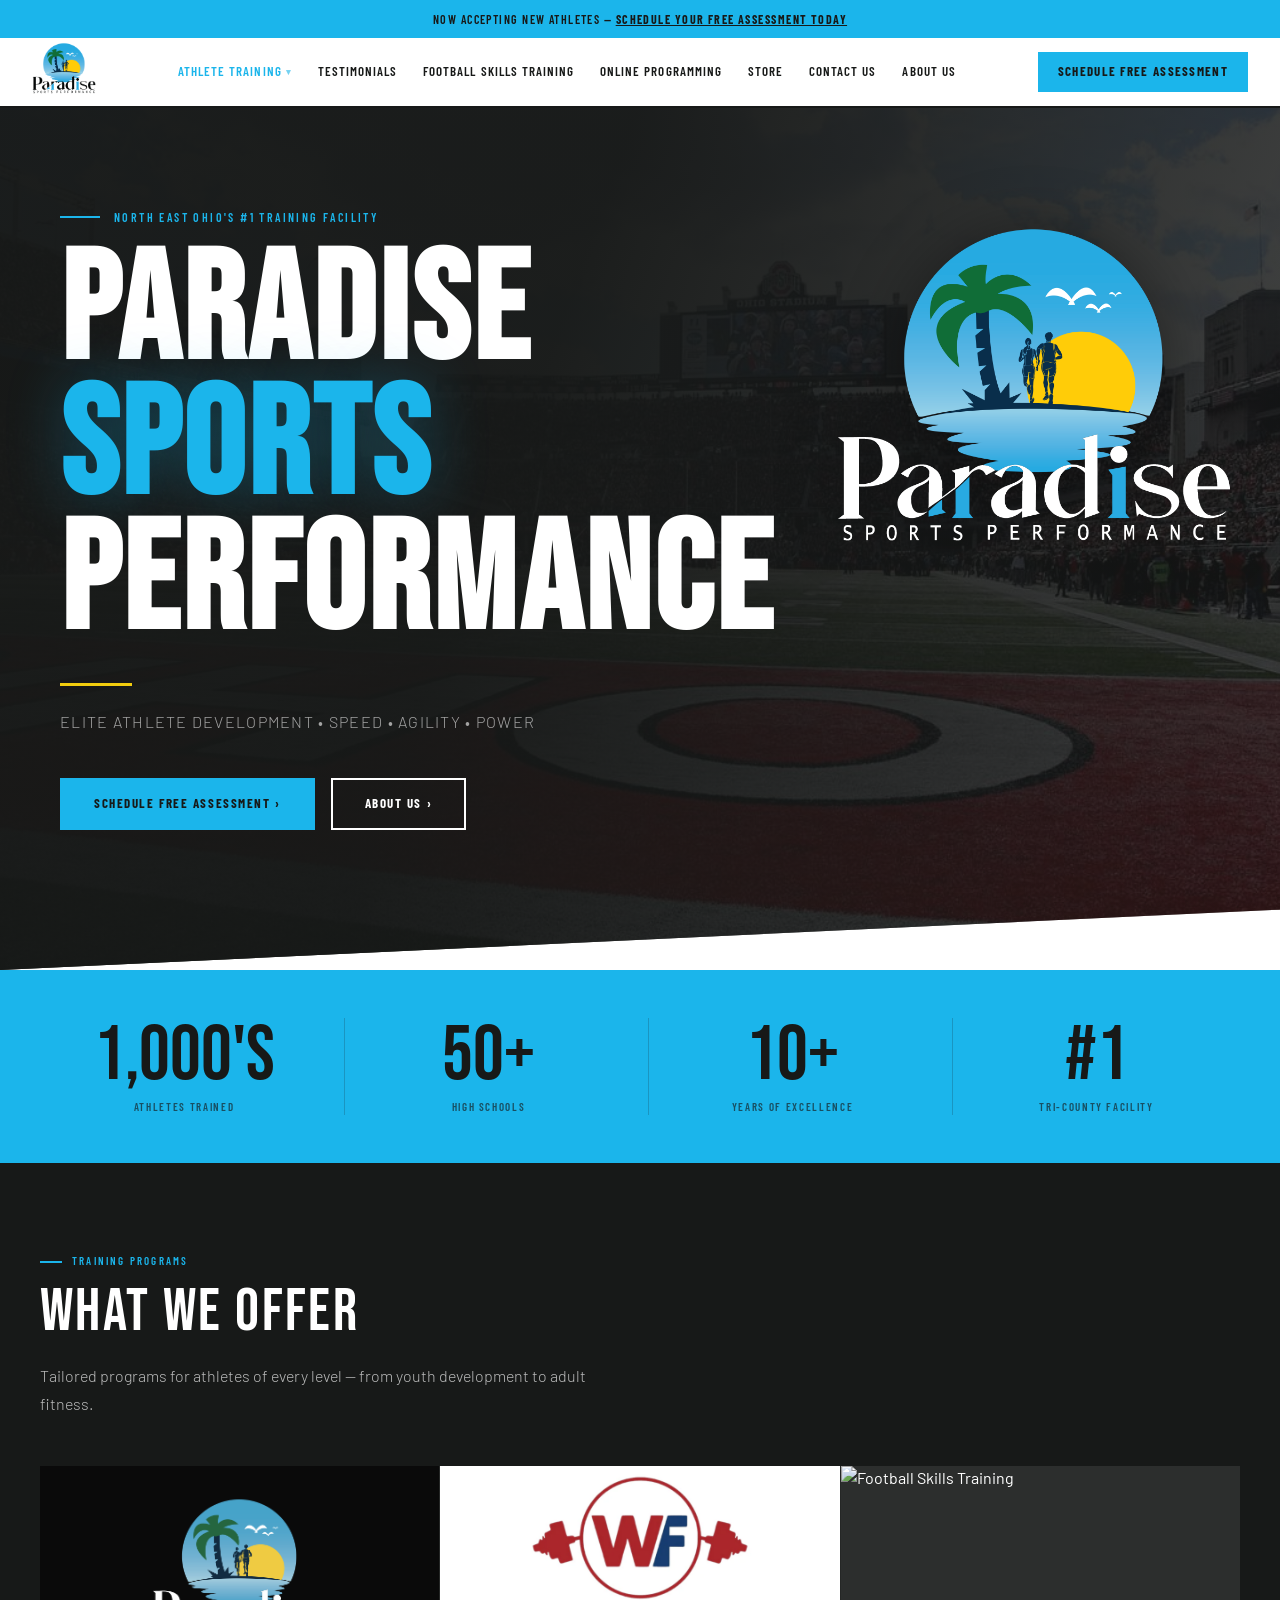
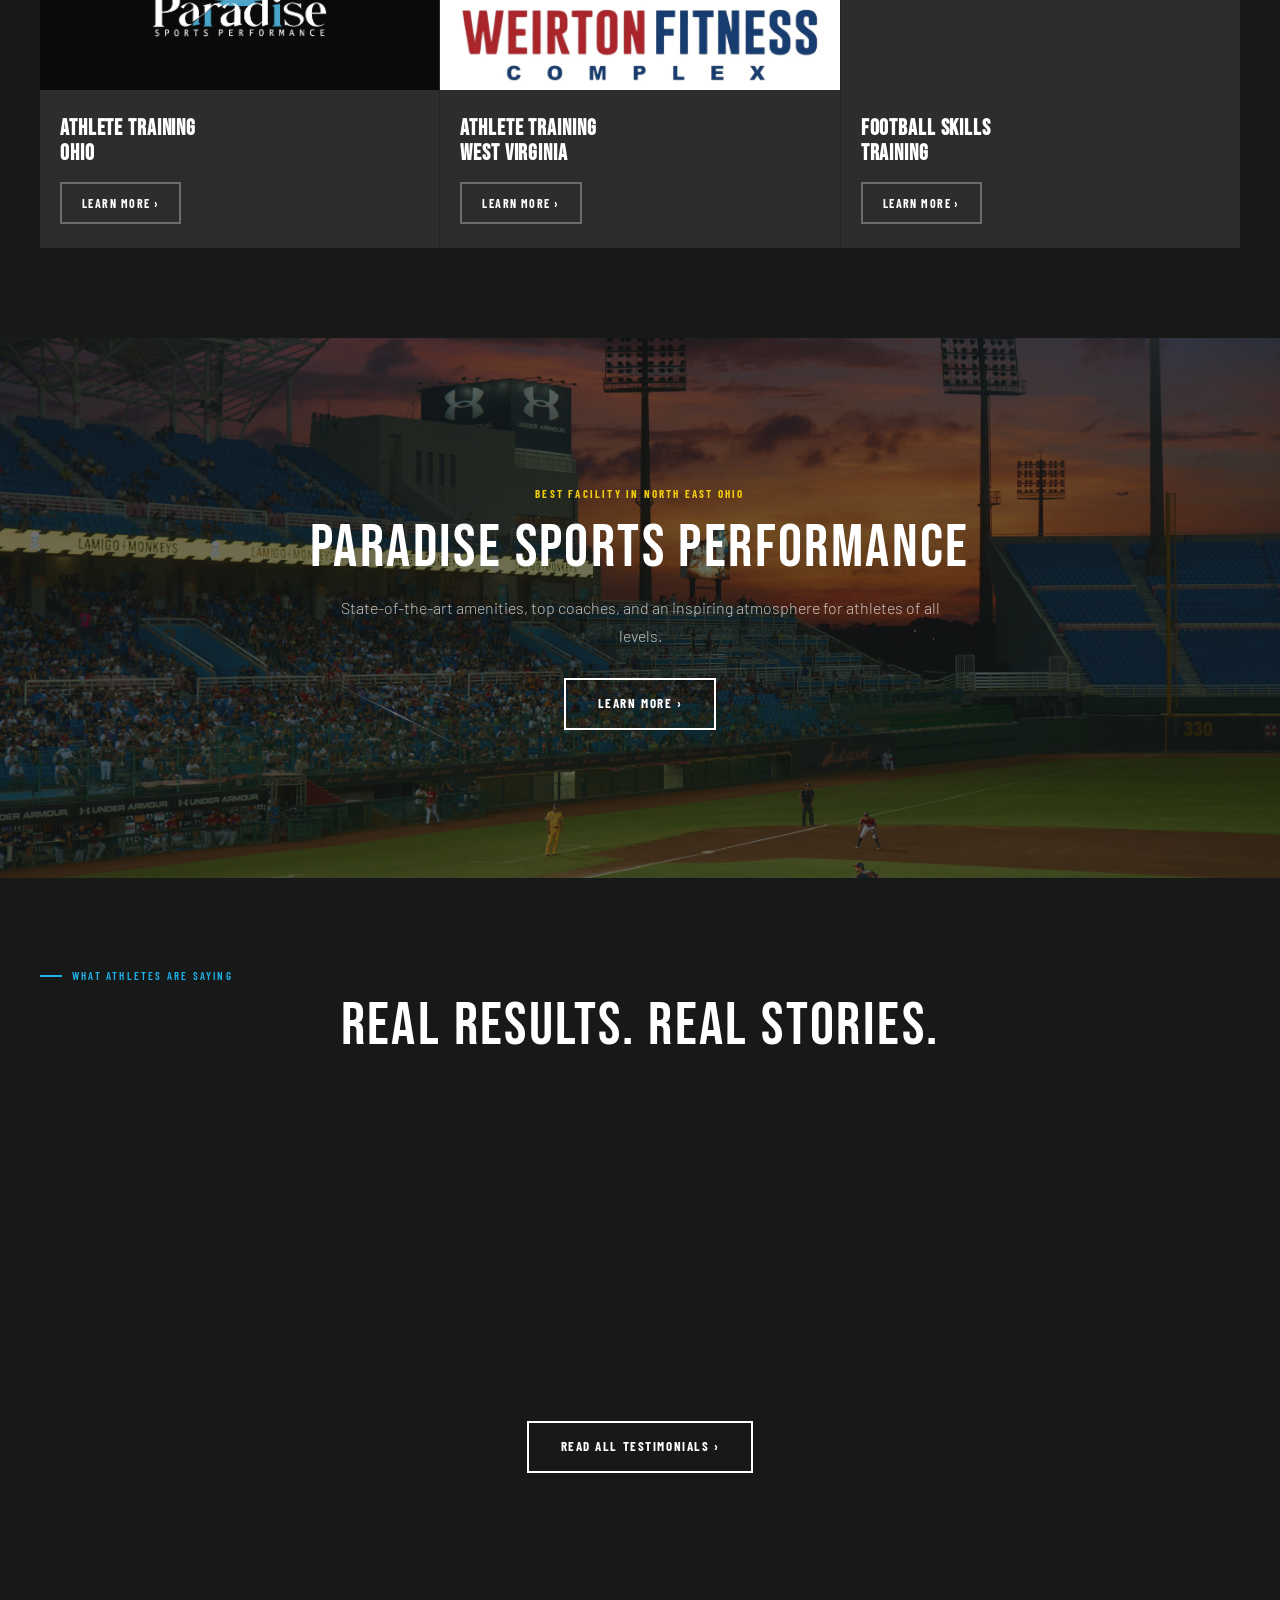
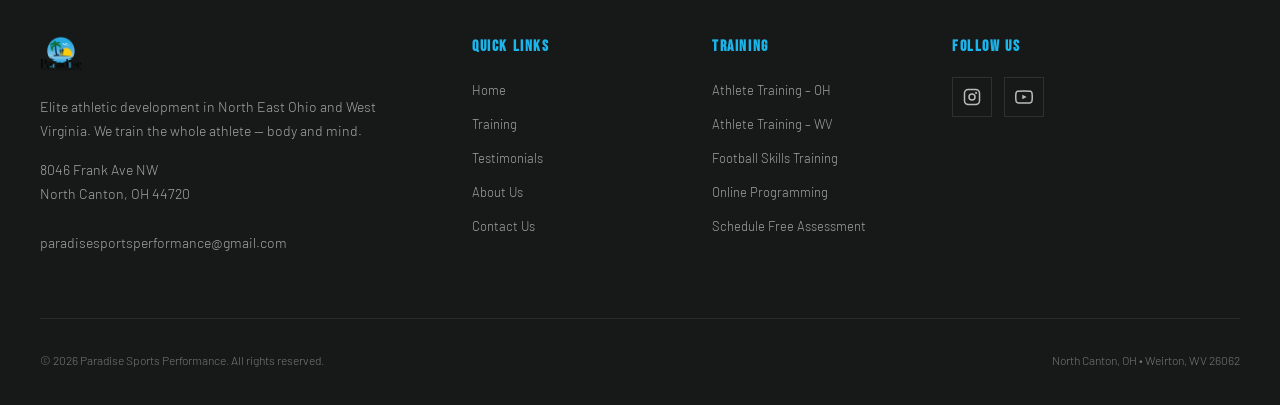
==== commit 17b5ff32: "Add comprehensive SEO: meta tags, Open Graph, JSON-LD, sitemap, robots.txt - Added meta description," ====
--- a/index.html
+++ b/index.html
@@ -3,7 +3,20 @@
 <head>
   <meta charset="UTF-8" />
   <meta name="viewport" content="width=device-width, initial-scale=1.0" />
-  <title>Paradise Sports Performance | North East Ohio's #1 Training Facility</title>
+  <title>Paradise Sports Performance | North East Ohio's #1 Sports Training Facility</title>
+  <meta name="description" content="North East Ohio's #1 sports performance training facility. Elite athlete development in North Canton, OH and Weirton, WV — speed, agility, strength &amp; football skills training. Schedule your free assessment today." />
+  <meta name="robots" content="index, follow" />
+  <link rel="canonical" href="https://paradisesportsperformance.com/" />
+  <meta property="og:type" content="website" />
+  <meta property="og:site_name" content="Paradise Sports Performance" />
+  <meta property="og:title" content="Paradise Sports Performance | North East Ohio's #1 Sports Training Facility" />
+  <meta property="og:description" content="Elite athlete development in North Canton, OH and Weirton, WV — speed, agility, strength &amp; football skills training for athletes of all levels." />
+  <meta property="og:url" content="https://paradisesportsperformance.com/" />
+  <meta property="og:image" content="https://paradisesportsperformance.com/paradise%20logo%20600%205%20inch.png" />
+  <meta name="twitter:card" content="summary_large_image" />
+  <meta name="twitter:title" content="Paradise Sports Performance | North East Ohio's #1 Sports Training Facility" />
+  <meta name="twitter:description" content="Elite athlete development in North Canton, OH and Weirton, WV — speed, agility, strength &amp; football skills training for athletes of all levels." />
+  <meta name="twitter:image" content="https://paradisesportsperformance.com/paradise%20logo%20600%205%20inch.png" />
   <link rel="icon" type="image/png" href="paradise logo 600 5 inch.png" />
   <link rel="preconnect" href="https://fonts.googleapis.com" />
   <link rel="preconnect" href="https://fonts.gstatic.com" crossorigin />
@@ -11,6 +24,61 @@
   <link rel="stylesheet" href="styles.css" />
   <script async defer src="https://app.visitortracking.com/assets/js/tracer.js"></script>
   <script>function init_tracer(){var t=new Tracer({websiteId:'3e495bb0-f7e0-4593-b745-4ecee57a43af',async:true,debug:false});}</script>
+  <script type="application/ld+json">
+  {
+    "@context": "https://schema.org",
+    "@graph": [
+      {
+        "@type": "SportsActivityLocation",
+        "@id": "https://paradisesportsperformance.com/#business",
+        "name": "Paradise Sports Performance",
+        "description": "North East Ohio's #1 athletic training facility offering speed, agility, strength, and sport-specific development for athletes of all levels.",
+        "url": "https://paradisesportsperformance.com",
+        "telephone": "+13042249103",
+        "email": "paradisesportsperformance@gmail.com",
+        "logo": "https://paradisesportsperformance.com/paradise%20logo%20600%205%20inch.png",
+        "image": "https://paradisesportsperformance.com/paradise%20logo%20600%205%20inch.png",
+        "sameAs": [
+          "https://www.instagram.com/paradisesportsperformance/",
+          "https://www.youtube.com/@paradisesportsperformance"
+        ],
+        "address": {
+          "@type": "PostalAddress",
+          "streetAddress": "8046 Frank Ave NW",
+          "addressLocality": "North Canton",
+          "addressRegion": "OH",
+          "postalCode": "44720",
+          "addressCountry": "US"
+        },
+        "geo": {
+          "@type": "GeoCoordinates",
+          "latitude": 40.8756,
+          "longitude": -81.4034
+        },
+        "priceRange": "$$",
+        "founder": {
+          "@type": "Person",
+          "name": "Brendon Sadler",
+          "jobTitle": "Owner & CEO"
+        },
+        "employee": [
+          { "@type": "Person", "name": "Anthony Young", "jobTitle": "Head Strength Coach" },
+          { "@type": "Person", "name": "Blake Gammill", "jobTitle": "Head Strength Coach - West Virginia" },
+          { "@type": "Person", "name": "Shane Robinson", "jobTitle": "Head Adult Trainer" },
+          { "@type": "Person", "name": "Ashley Stumperth", "jobTitle": "Assistant Strength Coach" }
+        ]
+      },
+      {
+        "@type": "WebSite",
+        "@id": "https://paradisesportsperformance.com/#website",
+        "url": "https://paradisesportsperformance.com",
+        "name": "Paradise Sports Performance",
+        "description": "North East Ohio's #1 sports performance training facility",
+        "publisher": { "@id": "https://paradisesportsperformance.com/#business" }
+      }
+    ]
+  }
+  </script>
 </head>
 <body>
 
--- a/styles.css
+++ b/styles.css
@@ -489,7 +489,7 @@
 }
 .service-card:hover { background: rgba(255,255,255,0.07); }
 .service-card-img {
-  aspect-ratio: 1;
+  aspect-ratio: 16/9;
   object-fit: cover;
   width: 100%;
   filter: grayscale(30%);
@@ -1002,7 +1002,7 @@
 /* ─── RESPONSIVE ─── */
 @media (max-width: 1100px) {
   .staff-grid { grid-template-columns: repeat(3, 1fr); }
-  .services-grid { grid-template-columns: 1fr 1fr; }
+  .services-grid { grid-template-columns: repeat(3, 1fr); }
   .about-content { grid-template-columns: 1fr; gap: 32px; }
   .stats-inner { grid-template-columns: repeat(2, 1fr); }
   .stat-item + .stat-item { border-left: none; }
